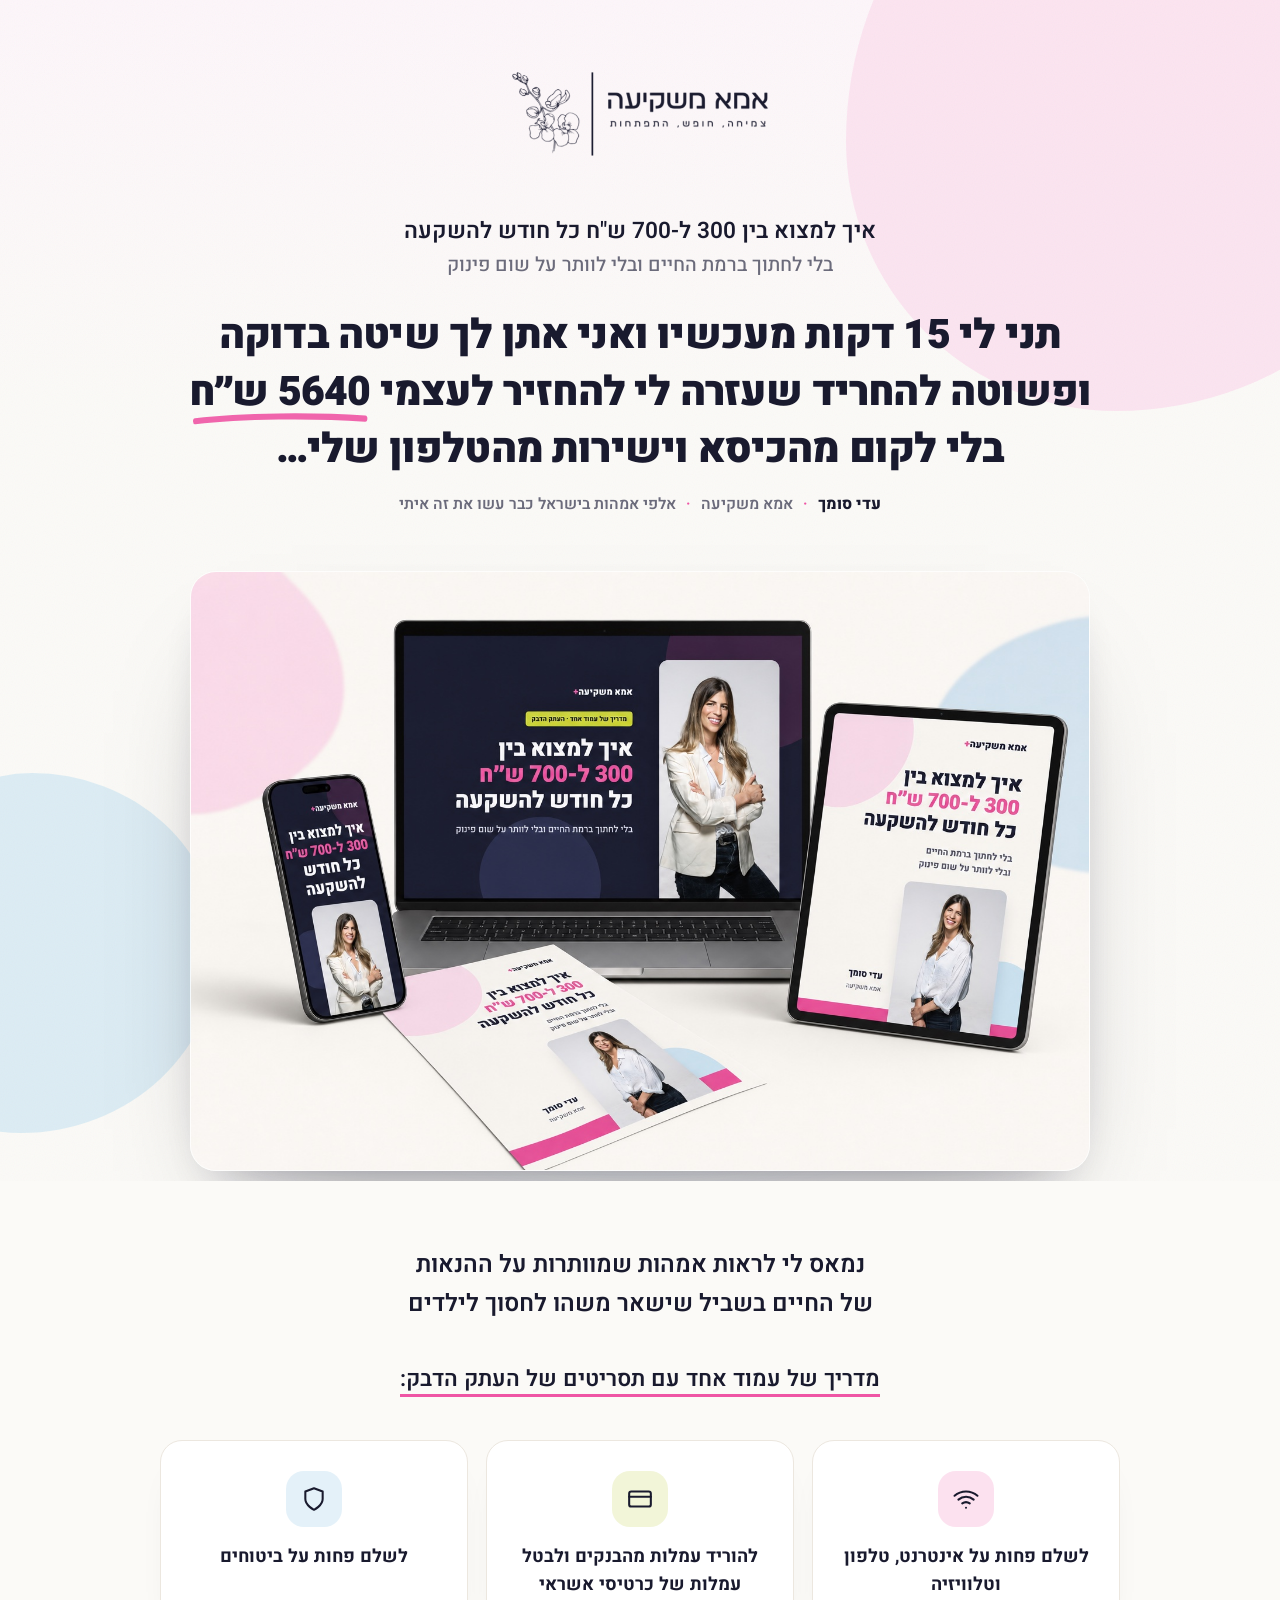
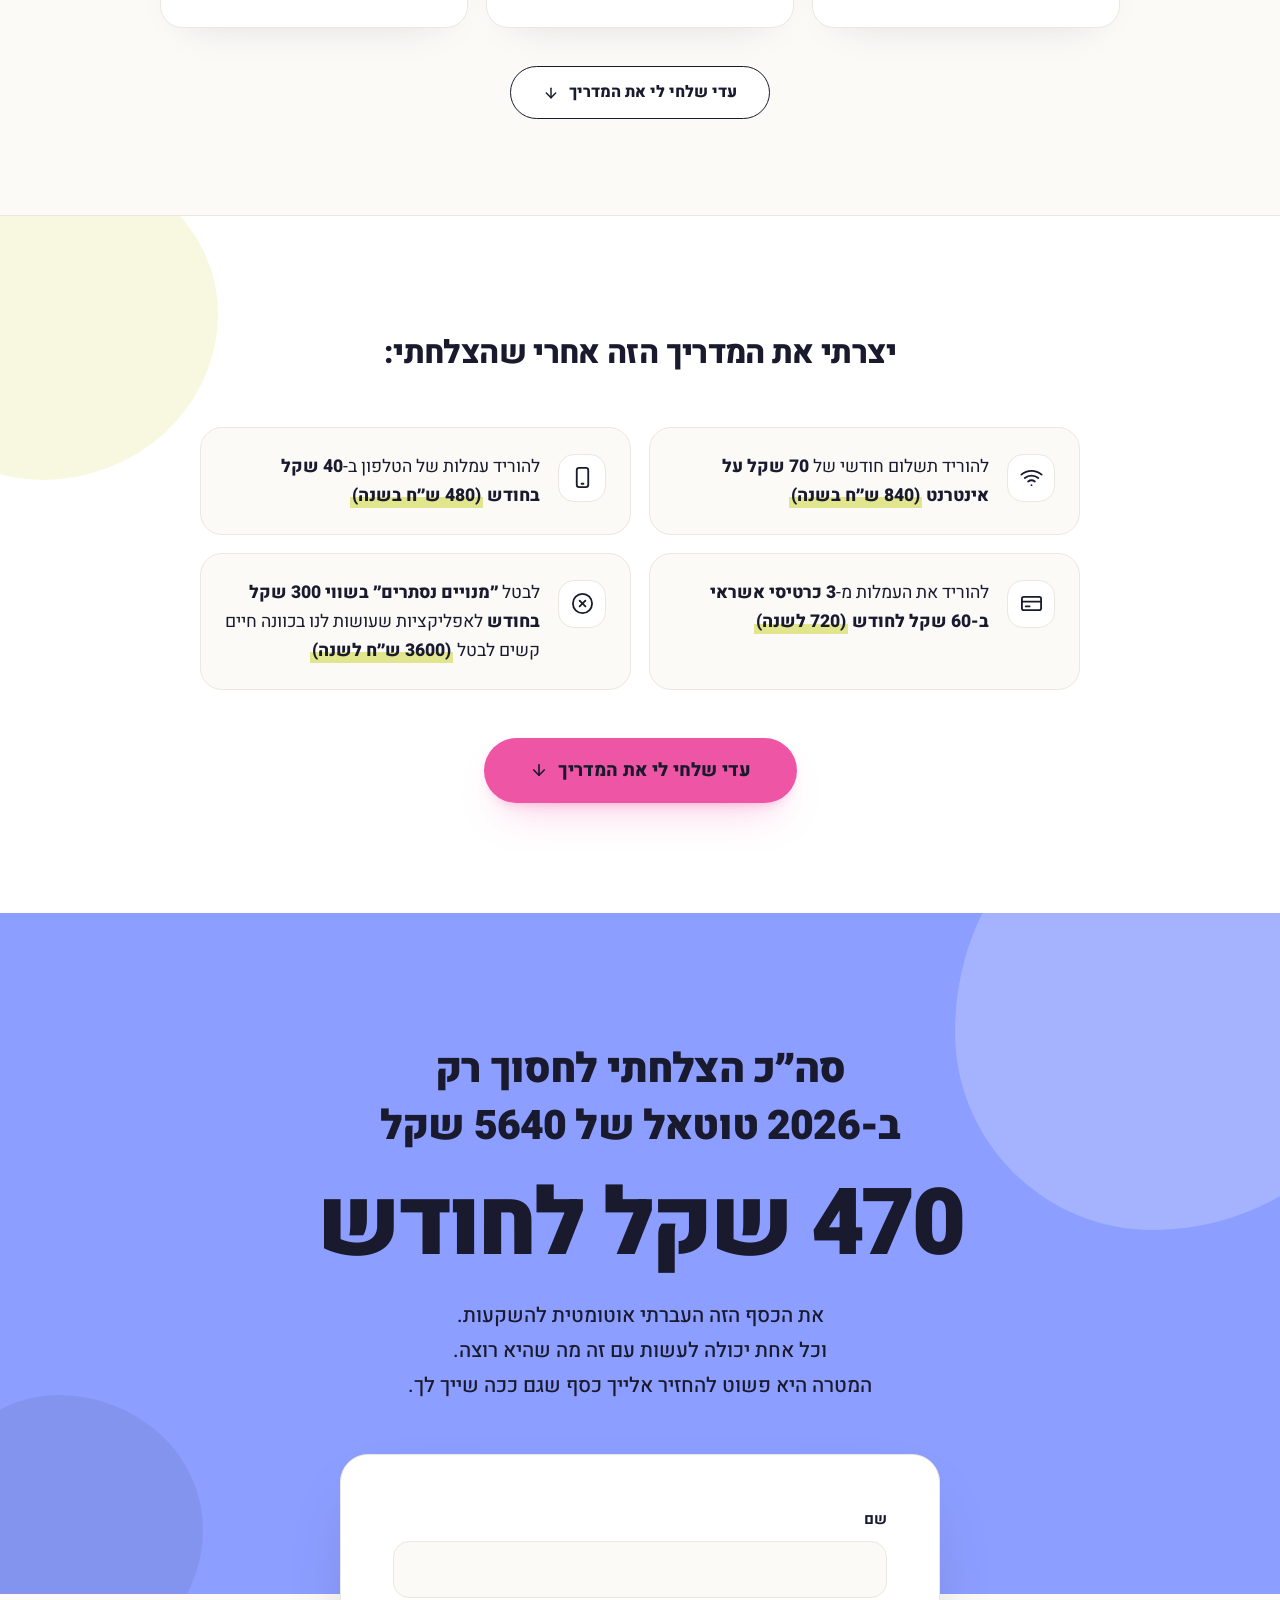
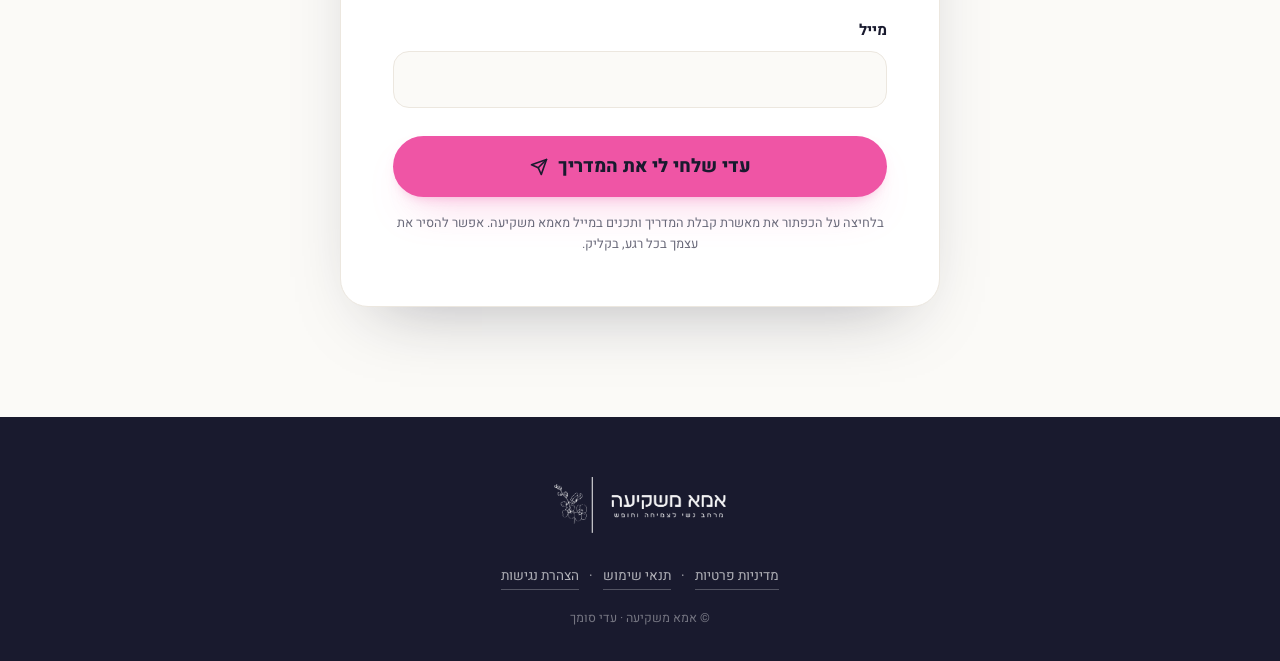
==== guide1/index.html @ e2c9f204 "דף 1: שורה שלישית בקטע ההעברה להשקעות — להחזיר אלייך כסף שגם ככה שייך לך Co-Authored-By: Claude Opus" ====
<!DOCTYPE html>
<html lang="he" dir="rtl">
<head>
<meta charset="UTF-8">
<meta name="robots" content="noindex">
<meta name="viewport" content="width=device-width, initial-scale=1">
<title>איך למצוא בין 300 ל-700 ש"ח כל חודש להשקעה | אמא משקיעה</title>
<meta name="description" content="מדריך של עמוד אחד עם תסריטים של העתק הדבק — לשלם פחות על אינטרנט, טלפון וטלוויזיה, להוריד עמלות מהבנקים ולבטל עמלות של כרטיסי אשראי.">
<link rel="icon" href="data:image/svg+xml,<svg xmlns='http://www.w3.org/2000/svg' viewBox='0 0 100 100'><circle cx='50' cy='50' r='46' fill='%23EF55A5'/></svg>">
<link href="https://fonts.googleapis.com/css2?family=Heebo:wght@400;500;600;700;800;900&display=swap" rel="stylesheet">
<style>
  :root{
    --canvas:#FBFAF7; --ink:#191A2E; --ink-soft:#6B6B7B;
    --pink:#EF55A5; --lime:#CCD537; --vista:#8C9EFF; --sky:#BEE0F2;
    --pink-soft:#FCE1EF; --line:#ECE7DF;
    --shadow-card:0 18px 40px -28px rgba(25,26,46,.18);
    --ease:cubic-bezier(.22,.9,.3,1);
  }
  *{margin:0;padding:0;box-sizing:border-box}
  html{scroll-behavior:smooth}
  body{font-family:'Heebo',sans-serif;background:var(--canvas);color:var(--ink);line-height:1.7;overflow-x:clip;-webkit-font-smoothing:antialiased}
  ::selection{background:var(--pink-soft)}
  .wrap{max-width:880px;margin:0 auto;padding:0 24px;position:relative;z-index:2}
  .num{font-variant-numeric:tabular-nums}
  a:focus-visible,button:focus-visible,input:focus-visible{outline:3px solid var(--vista);outline-offset:3px;border-radius:6px}

  /* ---------- sticky header ---------- */
  .topbar{position:fixed;inset-inline:0;top:0;z-index:50;background:rgba(251,250,247,.86);backdrop-filter:blur(14px);-webkit-backdrop-filter:blur(14px);border-bottom:1px solid var(--line);transform:translateY(-110%);transition:transform .45s var(--ease)}
  .topbar.on{transform:translateY(0)}
  .topbar-in{max-width:1080px;margin:0 auto;padding:10px 24px;display:flex;align-items:center;justify-content:space-between;gap:16px}
  .topbar img{height:30px;width:auto;display:block}
  .topbar .btn{padding:9px 22px;font-size:.92rem;box-shadow:none}

  /* ---------- buttons ---------- */
  .btn{display:inline-flex;align-items:center;justify-content:center;gap:10px;background:var(--pink);color:var(--ink);border:none;border-radius:100px;padding:17px 46px;font-family:inherit;font-weight:800;font-size:clamp(1.02rem,2vw,1.15rem);text-decoration:none;cursor:pointer;transition:transform .2s var(--ease),box-shadow .2s var(--ease),filter .2s;box-shadow:0 6px 14px -8px rgba(239,85,165,.55),0 22px 44px -20px rgba(239,85,165,.4)}
  .btn:hover{filter:brightness(.95);transform:translateY(-2px);box-shadow:0 10px 20px -8px rgba(239,85,165,.5),0 30px 55px -22px rgba(239,85,165,.45)}
  .btn:active{transform:translateY(0) scale(.985)}
  .btn svg{width:18px;height:18px;flex:none;transition:transform .2s var(--ease)}
  .btn:hover svg{transform:translateX(-4px)}
  .btn-soft{display:inline-flex;align-items:center;gap:10px;background:#fff;color:var(--ink);border:1.5px solid var(--ink);border-radius:100px;padding:12px 32px;font-family:inherit;font-weight:800;font-size:1rem;text-decoration:none;cursor:pointer;transition:transform .2s var(--ease),background .2s,color .2s}
  .btn-soft:hover{background:var(--ink);color:#fff;transform:translateY(-2px)}
  .btn-soft svg{width:16px;height:16px}

  /* ---------- blobs & texture ---------- */
  .blob{position:absolute;border-radius:48% 52% 55% 45%/55% 48% 52% 45%;z-index:0;pointer-events:none}

  /* ---------- hero ---------- */
  .hero{position:relative;padding:clamp(44px,6vw,72px) 0 0;text-align:center;overflow:hidden;background:linear-gradient(180deg,#FDF6FA 0%,var(--canvas) 34%)}
  .hero::after{content:"";position:absolute;inset:0;z-index:1;pointer-events:none;opacity:.045;background-image:url("data:image/svg+xml,%3Csvg xmlns='http://www.w3.org/2000/svg' width='140' height='140'%3E%3Cfilter id='n'%3E%3CfeTurbulence type='fractalNoise' baseFrequency='.9' numOctaves='2'/%3E%3C/filter%3E%3Crect width='140' height='140' filter='url(%23n)' opacity='1'/%3E%3C/svg%3E")}
  .blob-pink{width:min(48vw,600px);height:min(48vw,600px);background:var(--pink-soft);top:-16%;right:-13%;opacity:.85}
  .blob-sky{width:min(30vw,360px);height:min(30vw,360px);background:var(--sky);opacity:.5;bottom:4%;left:-11%}
  .hero .wrap{max-width:1040px}
  .hero-logo img{height:clamp(58px,8vw,84px);width:auto;display:inline-block}
  .pre-head{margin-top:clamp(30px,4.5vw,48px);font-weight:600;font-size:clamp(1.12rem,2.3vw,1.42rem);line-height:1.6}
  .pre-head small{display:block;font-size:.86em;font-weight:500;color:var(--ink-soft)}
  h1{font-weight:900;font-size:clamp(1.55rem,3.6vw,2.55rem);line-height:1.4;letter-spacing:-.02em;margin-top:clamp(18px,2.6vw,26px);text-wrap:balance}
  @media (max-width:760px){h1 br{display:none}}
  .mark{position:relative;display:inline-block;white-space:nowrap}
  .mark svg{position:absolute;right:2%;left:2%;bottom:-.08em;width:96%;height:.3em;overflow:visible}
  .mark svg path{fill:none;stroke:var(--pink);stroke-width:6;stroke-linecap:round;opacity:.9}

  .hero .cred{margin-top:14px;font-size:clamp(.88rem,1.6vw,.98rem);color:var(--ink-soft);font-weight:600;display:flex;align-items:center;justify-content:center;gap:10px;flex-wrap:wrap}
  .hero .cred strong{color:var(--ink);font-weight:800}
  .hero .cred .cred-u{display:inline-flex;align-items:center;gap:10px;white-space:nowrap}
  .hero .cred .cred-dot{color:var(--pink)}
  @media (max-width:600px){.hero .cred{flex-direction:column;gap:4px}.hero .cred .cred-sep{display:none}.hero .cred .cred-u{white-space:normal;justify-content:center}}
  .stage{position:relative;z-index:2;margin-top:clamp(30px,4.5vw,52px)}
  .stage::before{content:"";position:absolute;inset:8% 6% -4%;background:radial-gradient(60% 60% at 50% 55%,rgba(239,85,165,.16),rgba(190,224,242,.12) 55%,transparent 75%);filter:blur(8px);z-index:-1}
  .stage img{width:100%;max-width:900px;height:auto;border-radius:clamp(16px,2.4vw,26px);box-shadow:0 24px 50px -30px rgba(25,26,46,.35),0 60px 120px -60px rgba(25,26,46,.4);border:1px solid rgba(255,255,255,.7)}

  .wave{display:block;width:100%;height:clamp(40px,6vw,80px);margin-top:-1px}

  /* ---------- inside ---------- */
  .inside{padding:clamp(8px,2vw,20px) 0 clamp(56px,8vw,96px);text-align:center;background:var(--canvas)}
  .bridge{padding:clamp(40px,6vw,64px) 0 clamp(8px,1.5vw,16px);text-align:center}
  .bridge-line{max-width:680px;margin:0 auto;font-weight:600;font-size:clamp(1.15rem,2.4vw,1.5rem);line-height:1.65;text-wrap:balance}
  .inside-lead{font-size:clamp(1.12rem,2.2vw,1.4rem);font-weight:600;text-decoration:underline;text-decoration-color:var(--pink);text-decoration-thickness:2.5px;text-underline-offset:8px}
  .inside-items{margin:clamp(28px,4vw,42px) auto 0;max-width:960px;display:grid;grid-template-columns:repeat(3,1fr);gap:18px;text-align:center}
  @media (max-width:820px){.inside-items{grid-template-columns:1fr;max-width:520px}}
  .inside-item{background:#fff;border:1px solid var(--line);border-radius:22px;padding:30px 26px 28px;font-weight:700;font-size:clamp(1.02rem,1.9vw,1.13rem);line-height:1.55;box-shadow:var(--shadow-card);display:flex;flex-direction:column;align-items:center;gap:16px}
  .icon-pill{width:56px;height:56px;border-radius:18px;display:grid;place-items:center;background:var(--pink-soft)}
  .inside-item:nth-child(2) .icon-pill{background:#F2F5D8}
  .inside-item:nth-child(3) .icon-pill{background:#E4F1F9}
  .icon-pill svg{width:26px;height:26px;stroke:var(--ink);stroke-width:1.9;fill:none;stroke-linecap:round;stroke-linejoin:round}
  .inside .cta-line{margin-top:clamp(28px,4vw,38px)}

  /* ---------- results ---------- */
  .results{background:#fff;border-top:1px solid var(--line);padding:clamp(64px,9vw,110px) 0;position:relative;overflow:hidden}
  .results .blob-lime{width:min(26vw,320px);height:min(26vw,320px);background:var(--lime);opacity:.16;top:-8%;left:-8%}
  .results h2{font-weight:800;font-size:clamp(1.45rem,3vw,2rem);letter-spacing:-.02em;text-align:center;text-wrap:balance}
  .result-grid{margin:clamp(30px,4.5vw,46px) auto 0;max-width:880px;display:grid;grid-template-columns:1fr 1fr;gap:18px;list-style:none}
  @media (max-width:720px){.result-grid{grid-template-columns:1fr;max-width:540px}}
  .result-grid li{display:flex;gap:18px;align-items:flex-start;background:var(--canvas);border:1px solid var(--line);border-radius:22px;padding:24px;font-size:clamp(1rem,1.9vw,1.1rem);line-height:1.65}
  .r-icon{flex:none;width:48px;height:48px;border-radius:16px;background:#fff;border:1px solid var(--line);display:grid;place-items:center;margin-top:2px}
  .r-icon svg{width:23px;height:23px;stroke:var(--ink);stroke-width:1.9;fill:none;stroke-linecap:round;stroke-linejoin:round}
  .result-grid b{font-weight:800}
  .save{font-weight:800;background:linear-gradient(transparent 58%,rgba(204,213,55,.55) 58%);padding:0 2px;white-space:nowrap}
  .results .cta-line{text-align:center;margin-top:clamp(34px,5vw,48px)}

  /* ---------- total ---------- */
  .total{background:var(--vista);padding:clamp(72px,10vw,130px) 0 clamp(120px,15vw,190px);text-align:center;position:relative;overflow:hidden}
  .total .blob-w1{width:min(36vw,440px);height:min(36vw,440px);background:rgba(255,255,255,.22);top:-18%;right:-9%}
  .total .blob-w2{width:min(24vw,280px);height:min(24vw,280px);background:rgba(25,26,46,.08);bottom:-12%;left:-6%}
  .total-lead{font-weight:900;font-size:clamp(1.55rem,3.6vw,2.55rem);line-height:1.4;letter-spacing:-.02em;text-wrap:balance}
  .total-big{font-weight:900;font-size:clamp(3.1rem,9vw,5.8rem);letter-spacing:-.035em;line-height:1.08;margin:clamp(10px,2vw,20px) 0}
  .total-after{font-size:clamp(1.02rem,2vw,1.28rem);font-weight:500;max-width:560px;margin:clamp(16px,2.6vw,24px) auto 0}

  /* ---------- form ---------- */
  .signup{padding:0 0 clamp(64px,9vw,110px);background:var(--canvas)}
  .form-card{max-width:600px;margin:calc(-1*clamp(80px,11vw,140px)) auto 0;background:#fff;border:1px solid var(--line);border-radius:28px;padding:clamp(30px,5vw,52px);box-shadow:0 30px 70px -35px rgba(25,26,46,.35);text-align:center;position:relative;z-index:3}
  .form-card label{display:block;text-align:right;font-weight:700;font-size:.95rem;margin:20px 0 8px}
  .form-card label:first-of-type{margin-top:0}
  .form-card input{width:100%;padding:15px 18px;border:1.5px solid var(--line);border-radius:16px;font-family:inherit;font-size:1.05rem;background:var(--canvas);color:var(--ink);transition:border-color .15s,box-shadow .15s}
  .form-card input:hover{border-color:#D9D2C6}
  .form-card input:focus{outline:none;border-color:var(--pink);box-shadow:0 0 0 4px var(--pink-soft)}
  .form-card .btn{width:100%;margin-top:28px}
  .consent{margin-top:16px;font-size:.8rem;color:var(--ink-soft);line-height:1.6}

  /* ---------- footer ---------- */
  footer{background:var(--ink);color:#fff;padding:clamp(40px,6vw,60px) 0 32px;text-align:center}
  footer img{height:56px;width:auto;opacity:.95}
  .foot-links{margin-top:22px;font-size:.85rem;color:rgba(255,255,255,.66);display:flex;gap:10px;justify-content:center;flex-wrap:wrap}
  .foot-links a{color:rgba(255,255,255,.66);text-decoration:none;border-bottom:1px solid rgba(255,255,255,.25);padding-bottom:1px;transition:color .15s,border-color .15s}
  .foot-links a:hover{color:#fff;border-color:#fff}
  .foot-copy{margin-top:18px;font-size:.78rem;color:rgba(255,255,255,.4)}

  /* ---------- motion ---------- */
  .rv{opacity:0;transform:translateY(22px);transition:opacity .8s var(--ease),transform .8s var(--ease)}
  .rv.on{opacity:1;transform:none}
  @media (prefers-reduced-motion:no-preference){
    .hero-logo,.pre-head,h1,.hero .cred,.stage{animation:rise .9s var(--ease) both}
    .pre-head{animation-delay:.12s}h1{animation-delay:.22s}.hero .cred{animation-delay:.3s}.stage{animation-delay:.38s}
    .mark svg path{stroke-dasharray:230;stroke-dashoffset:230;animation:draw 1s var(--ease) 1s forwards}
  }
  @media (prefers-reduced-motion:reduce){.rv{opacity:1;transform:none;transition:none}}
  @keyframes rise{from{opacity:0;transform:translateY(26px)}to{opacity:1;transform:none}}
  @keyframes draw{to{stroke-dashoffset:0}}
</style>
</head>
<body>

<div class="topbar" id="topbar">
  <div class="topbar-in">
    <img src="assets/logo-ink.png" alt="אמא משקיעה">
    <a class="btn" href="#form">עדי שלחי לי את המדריך</a>
  </div>
</div>

<header class="hero">
  <div class="blob blob-pink" aria-hidden="true"></div>
  <div class="blob blob-sky" aria-hidden="true"></div>
  <div class="wrap">
    <div class="hero-logo"><img src="assets/logo-ink.png" alt="אמא משקיעה — צמיחה, חופש, התפתחות"></div>
    <p class="pre-head">איך למצוא בין 300 ל-700 ש"ח כל חודש להשקעה
    <small>בלי לחתוך ברמת החיים ובלי לוותר על שום פינוק</small></p>
    <h1>תני לי 15 דקות מעכשיו ואני אתן לך שיטה בדוקה<br>
    ופשוטה להחריד שעזרה לי להחזיר לעצמי <span class="mark num">5640 ש׳׳ח<svg viewBox="0 0 230 12" aria-hidden="true" preserveAspectRatio="none"><path d="M3 9C64 3.5 160 3 227 6.5"/></svg></span><br>
    בלי לקום מהכיסא וישירות מהטלפון שלי…</h1>
    <p class="cred rv-none"><span class="cred-u"><strong>עדי סומך</strong><span class="cred-dot" aria-hidden="true">·</span>אמא משקיעה</span><span class="cred-dot cred-sep" aria-hidden="true">·</span><span class="cred-u">אלפי אמהות בישראל כבר עשו את זה איתי</span></p>
    <div class="stage">
      <img src="mockup-hero.jpg" alt="המדריך של עדי סומך — איך למצוא בין 300 ל-700 ש״ח כל חודש להשקעה — על מסך מחשב, טאבלט, טלפון ודף מודפס" width="1536" height="1024">
    </div>
  </div>
</header>

<section class="bridge">
  <div class="wrap">
    <p class="bridge-line rv">נמאס לי לראות אמהות שמוותרות על ההנאות של החיים בשביל שישאר משהו לחסוך לילדים</p>
  </div>
</section>

<section class="inside">
  <div class="wrap" style="max-width:1040px">
    <p class="inside-lead rv">מדריך של עמוד אחד עם תסריטים של העתק הדבק:</p>
    <div class="inside-items">
      <div class="inside-item rv">
        <span class="icon-pill" aria-hidden="true"><svg viewBox="0 0 24 24"><path d="M5 12.55a11 11 0 0 1 14.08 0"/><path d="M1.42 9a16 16 0 0 1 21.16 0"/><path d="M8.53 16.11a6 6 0 0 1 6.95 0"/><line x1="12" y1="20" x2="12.01" y2="20"/></svg></span>
        לשלם פחות על אינטרנט, טלפון וטלוויזיה
      </div>
      <div class="inside-item rv" style="transition-delay:.1s">
        <span class="icon-pill" aria-hidden="true"><svg viewBox="0 0 24 24"><rect x="2" y="5" width="20" height="14" rx="2"/><line x1="2" y1="10" x2="22" y2="10"/></svg></span>
        להוריד עמלות מהבנקים ולבטל עמלות של כרטיסי אשראי
      </div>
      <div class="inside-item rv" style="transition-delay:.2s">
        <span class="icon-pill" aria-hidden="true"><svg viewBox="0 0 24 24"><path d="M12 22s8-4 8-10V5l-8-3-8 3v7c0 6 8 10 8 10z"/></svg></span>
        לשלם פחות על ביטוחים
      </div>
    </div>
    <div class="cta-line rv">
      <a class="btn-soft" href="#form">עדי שלחי לי את המדריך<svg viewBox="0 0 24 24" fill="none" stroke="currentColor" stroke-width="2.2" stroke-linecap="round" stroke-linejoin="round" aria-hidden="true"><path d="M12 5v14"/><path d="m19 12-7 7-7-7"/></svg></a>
    </div>
  </div>
</section>

<section class="results">
  <div class="blob blob-lime" aria-hidden="true"></div>
  <div class="wrap" style="max-width:1000px">
    <h2 class="rv">יצרתי את המדריך הזה אחרי שהצלחתי:</h2>
    <ul class="result-grid">
      <li class="rv"><span class="r-icon" aria-hidden="true"><svg viewBox="0 0 24 24"><path d="M5 12.55a11 11 0 0 1 14.08 0"/><path d="M1.42 9a16 16 0 0 1 21.16 0"/><path d="M8.53 16.11a6 6 0 0 1 6.95 0"/><line x1="12" y1="20" x2="12.01" y2="20"/></svg></span><span>להוריד תשלום חודשי של <b>70 שקל על אינטרנט</b> <span class="save num">(840 ש׳׳ח בשנה)</span></span></li>
      <li class="rv" style="transition-delay:.08s"><span class="r-icon" aria-hidden="true"><svg viewBox="0 0 24 24"><rect x="6" y="2" width="12" height="20" rx="2.5"/><line x1="11" y1="18.5" x2="13" y2="18.5"/></svg></span><span>להוריד עמלות של הטלפון ב-<b>40 שקל בחודש</b> <span class="save num">(480 ש׳׳ח בשנה)</span></span></li>
      <li class="rv" style="transition-delay:.16s"><span class="r-icon" aria-hidden="true"><svg viewBox="0 0 24 24"><rect x="2" y="5" width="20" height="14" rx="2"/><line x1="2" y1="10" x2="22" y2="10"/><line x1="6" y1="15" x2="10" y2="15"/></svg></span><span>להוריד את העמלות מ-<b>3 כרטיסי אשראי ב-60 שקל לחודש</b> <span class="save num">(720 לשנה)</span></span></li>
      <li class="rv" style="transition-delay:.24s"><span class="r-icon" aria-hidden="true"><svg viewBox="0 0 24 24"><circle cx="12" cy="12" r="10"/><line x1="15" y1="9" x2="9" y2="15"/><line x1="9" y1="9" x2="15" y2="15"/></svg></span><span>לבטל <b>״מנויים נסתרים״ בשווי 300 שקל בחודש</b> לאפליקציות שעושות לנו בכוונה חיים קשים לבטל <span class="save num">(3600 ש׳׳ח לשנה)</span></span></li>
    </ul>
    <div class="cta-line rv"><a class="btn" href="#form">עדי שלחי לי את המדריך<svg viewBox="0 0 24 24" fill="none" stroke="currentColor" stroke-width="2.2" stroke-linecap="round" stroke-linejoin="round" aria-hidden="true"><path d="M12 5v14"/><path d="m19 12-7 7-7-7"/></svg></a></div>
  </div>
</section>

<section class="total">
  <div class="blob blob-w1" aria-hidden="true"></div>
  <div class="blob blob-w2" aria-hidden="true"></div>
  <div class="wrap">
    <p class="total-lead rv">סה׳׳כ הצלחתי לחסוך רק ב-2026 טוטאל של 5640 שקל</p>
    <p class="total-big num rv" style="transition-delay:.1s">470 שקל לחודש</p>
    <p class="total-after rv" style="transition-delay:.2s">את הכסף הזה העברתי אוטומטית להשקעות.<br>וכל אחת יכולה לעשות עם זה מה שהיא רוצה.<br>המטרה היא פשוט להחזיר אלייך כסף שגם ככה שייך לך.</p>
  </div>
</section>

<section class="signup" id="form">
  <div class="wrap">
    <form class="form-card" id="leadform">
      <label for="fname">שם</label>
      <input id="fname" name="name" type="text" autocomplete="given-name" required>
      <label for="femail">מייל</label>
      <input id="femail" name="email" type="email" autocomplete="email" required>
      <button class="btn" type="submit">עדי שלחי לי את המדריך<svg viewBox="0 0 24 24" fill="none" stroke="currentColor" stroke-width="2.2" stroke-linecap="round" stroke-linejoin="round" aria-hidden="true"><path d="m22 2-7 20-4-9-9-4Z"/><path d="M22 2 11 13"/></svg></button>
      <p class="consent">בלחיצה על הכפתור את מאשרת קבלת המדריך ותכנים במייל מאמא משקיעה. אפשר להסיר את עצמך בכל רגע, בקליק.</p>
    </form>
  </div>
</section>

<footer>
  <div class="wrap">
    <img src="assets/logo-white.png" alt="אמא משקיעה — מרחב נשי לצמיחה וחופש">
    <nav class="foot-links" aria-label="קישורים משפטיים">
      <a href="#">מדיניות פרטיות</a><span aria-hidden="true">·</span>
      <a href="#">תנאי שימוש</a><span aria-hidden="true">·</span>
      <a href="#">הצהרת נגישות</a>
    </nav>
    <p class="foot-copy">© אמא משקיעה · עדי סומך</p>
  </div>
</footer>

<script>
  const topbar = document.getElementById('topbar');
  const hero = document.querySelector('.hero');
  addEventListener('scroll', () => {
    topbar.classList.toggle('on', scrollY > hero.offsetHeight * .55);
  }, {passive:true});

  const io = new IntersectionObserver(es => es.forEach(e => {
    if (e.isIntersecting){ e.target.classList.add('on'); io.unobserve(e.target); }
  }), {threshold:.18, rootMargin:'0px 0px -40px'});
  document.querySelectorAll('.rv').forEach(el => io.observe(el));

  document.getElementById('leadform').addEventListener('submit', e => {
    e.preventDefault();
    const b = e.target.querySelector('.btn');
    b.textContent = 'המדריך בדרך אלייך 🎉';
  });
</script>
</body>
</html>
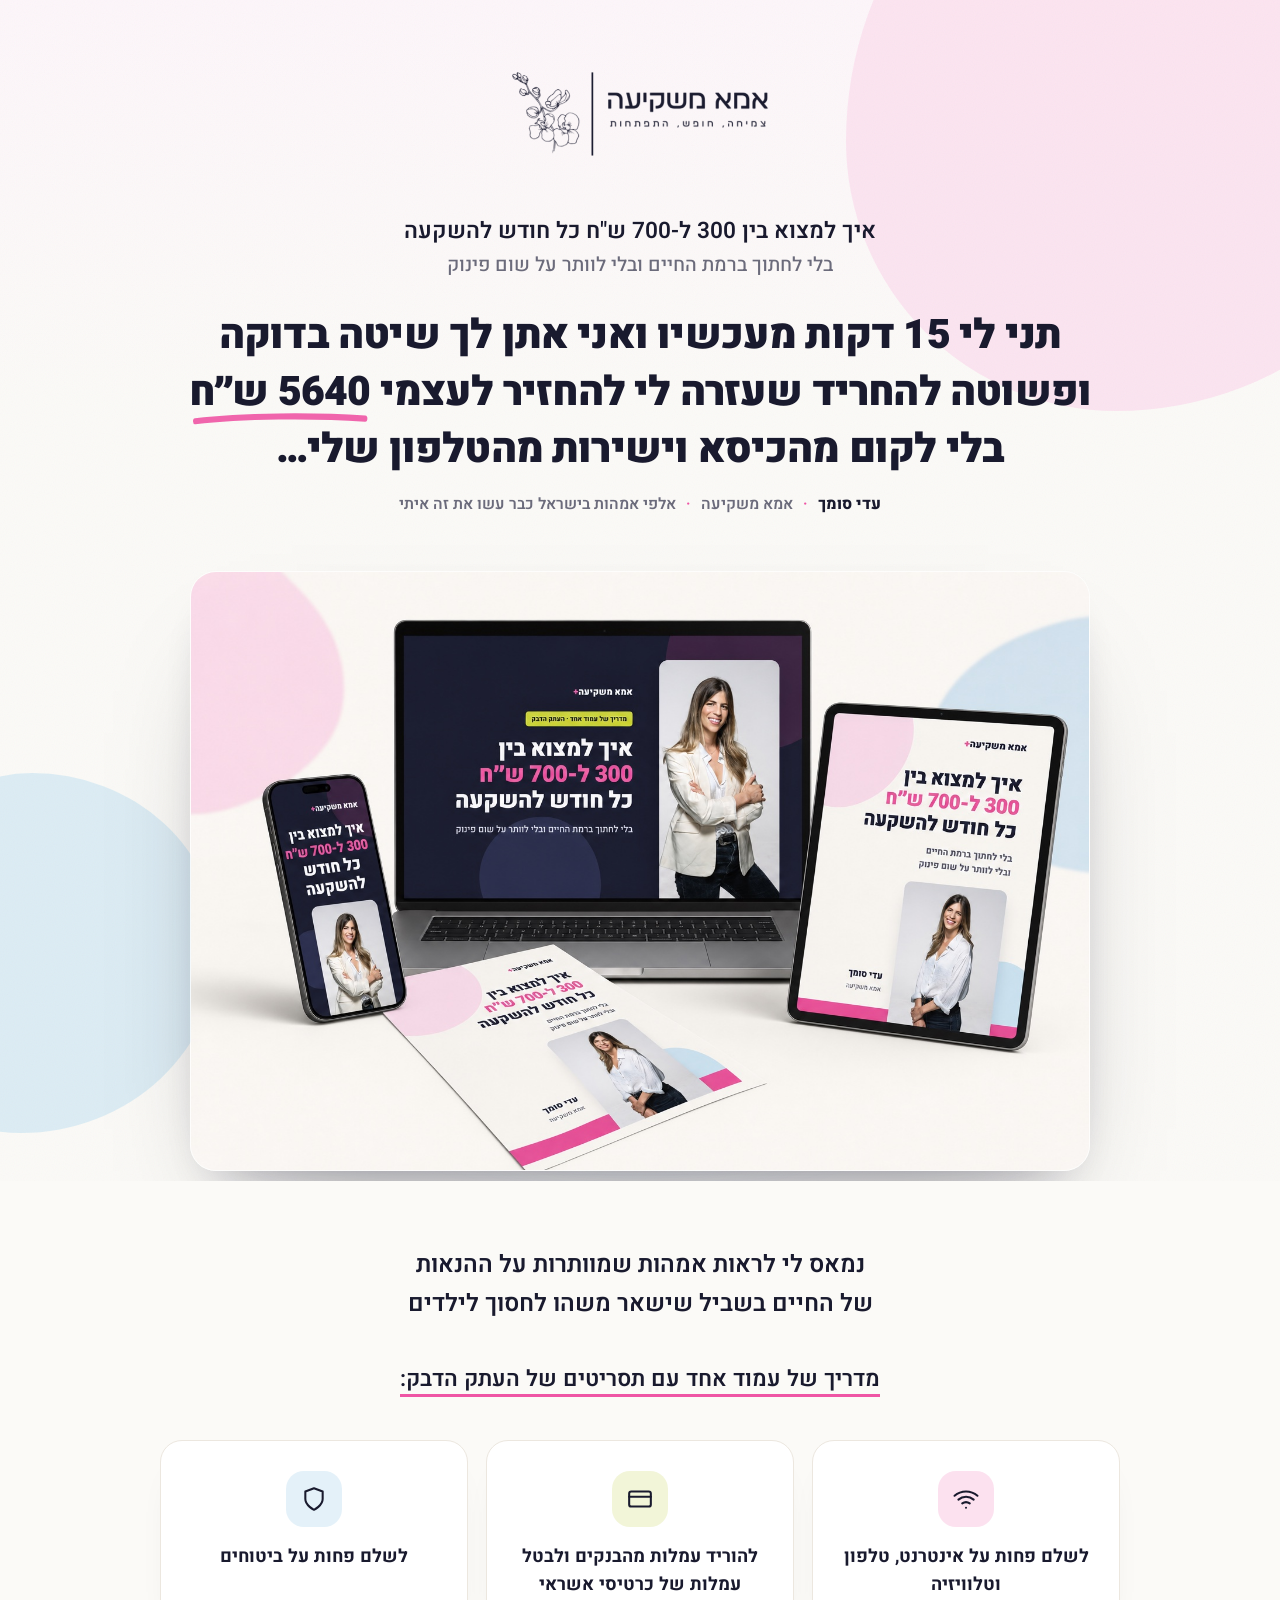
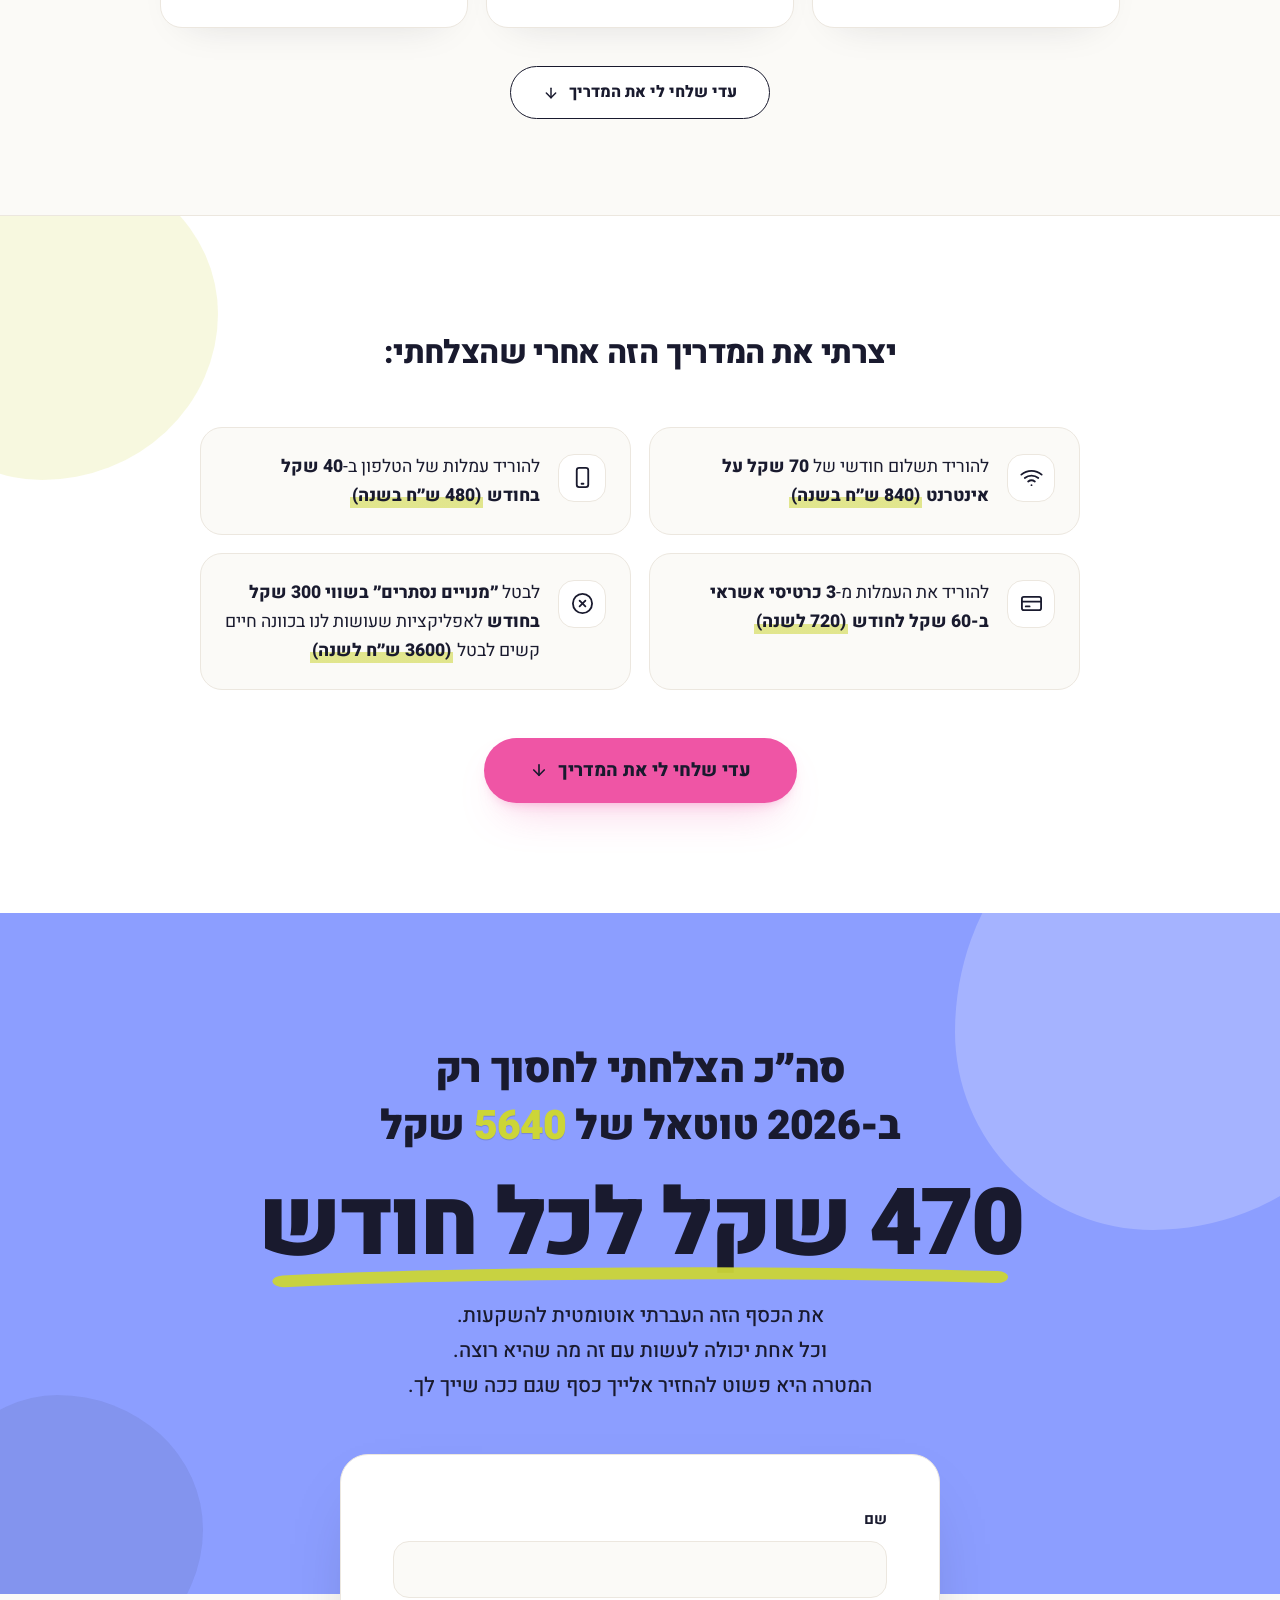
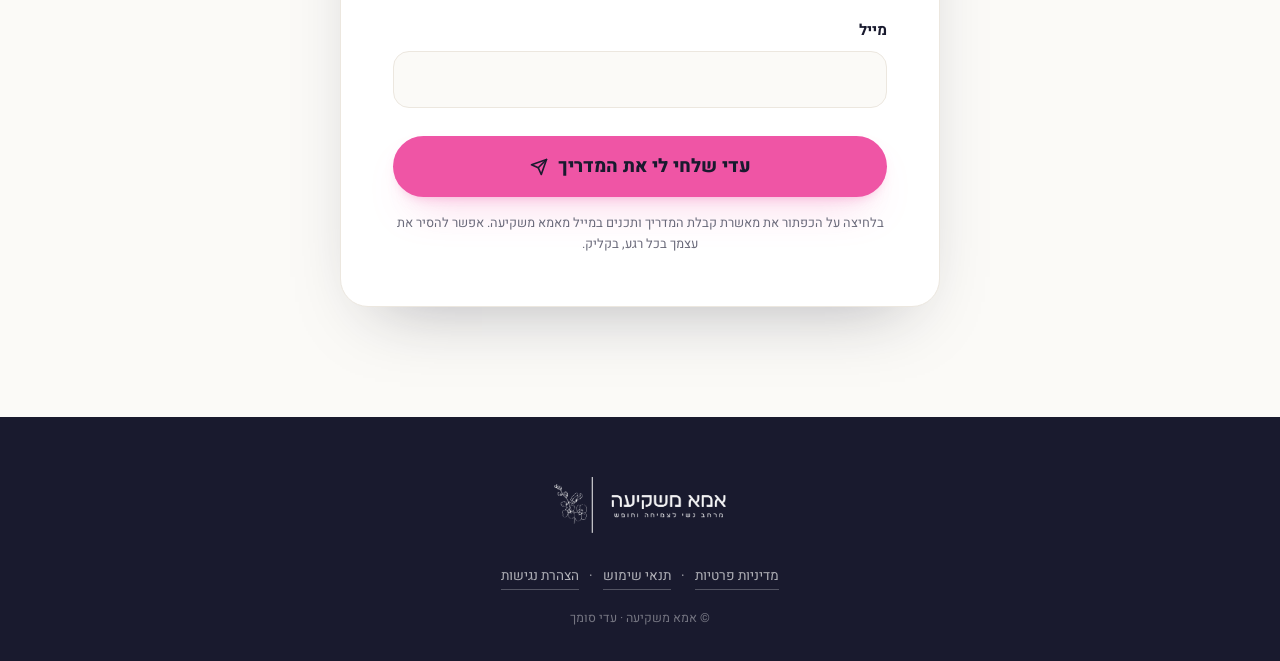
==== commit 47abc97d: "דף 1: '470 שקל לכל חודש' עם קו ליים מתחת + הדגשת 5640 בליים Co-Authored-By: Claude Opus 5 (1M contex" ====
--- a/guide1/index.html
+++ b/guide1/index.html
@@ -103,6 +103,11 @@
   .total .blob-w2{width:min(24vw,280px);height:min(24vw,280px);background:rgba(25,26,46,.08);bottom:-12%;left:-6%}
   .total-lead{font-weight:900;font-size:clamp(1.55rem,3.6vw,2.55rem);line-height:1.4;letter-spacing:-.02em;text-wrap:balance}
   .total-big{font-weight:900;font-size:clamp(3.1rem,9vw,5.8rem);letter-spacing:-.035em;line-height:1.08;margin:clamp(10px,2vw,20px) 0}
+  @media (max-width:520px){.total-big{font-size:clamp(1.9rem,9.2vw,2.6rem)}}
+  .total-hl{color:var(--lime);text-shadow:0 1px 0 rgba(25,26,46,.18)}
+  .total-mark{position:relative;display:inline-block;white-space:nowrap}
+  .total-mark svg{position:absolute;right:2%;left:2%;bottom:-.12em;width:96%;height:.22em;overflow:visible}
+  .total-mark svg path{fill:none;stroke:var(--lime);stroke-width:7;stroke-linecap:round;opacity:.95}
   .total-after{font-size:clamp(1.02rem,2vw,1.28rem);font-weight:500;max-width:560px;margin:clamp(16px,2.6vw,24px) auto 0}
 
   /* ---------- form ---------- */
@@ -210,8 +215,8 @@
   <div class="blob blob-w1" aria-hidden="true"></div>
   <div class="blob blob-w2" aria-hidden="true"></div>
   <div class="wrap">
-    <p class="total-lead rv">סה׳׳כ הצלחתי לחסוך רק ב-2026 טוטאל של 5640 שקל</p>
-    <p class="total-big num rv" style="transition-delay:.1s">470 שקל לחודש</p>
+    <p class="total-lead rv">סה׳׳כ הצלחתי לחסוך רק ב-2026 טוטאל של <span class="total-hl num">5640</span> שקל</p>
+    <p class="total-big num rv" style="transition-delay:.1s"><span class="total-mark">470 שקל לכל חודש<svg viewBox="0 0 230 12" aria-hidden="true" preserveAspectRatio="none"><path d="M3 9C64 3.5 160 3 227 6.5"/></svg></span></p>
     <p class="total-after rv" style="transition-delay:.2s">את הכסף הזה העברתי אוטומטית להשקעות.<br>וכל אחת יכולה לעשות עם זה מה שהיא רוצה.<br>המטרה היא פשוט להחזיר אלייך כסף שגם ככה שייך לך.</p>
   </div>
 </section>
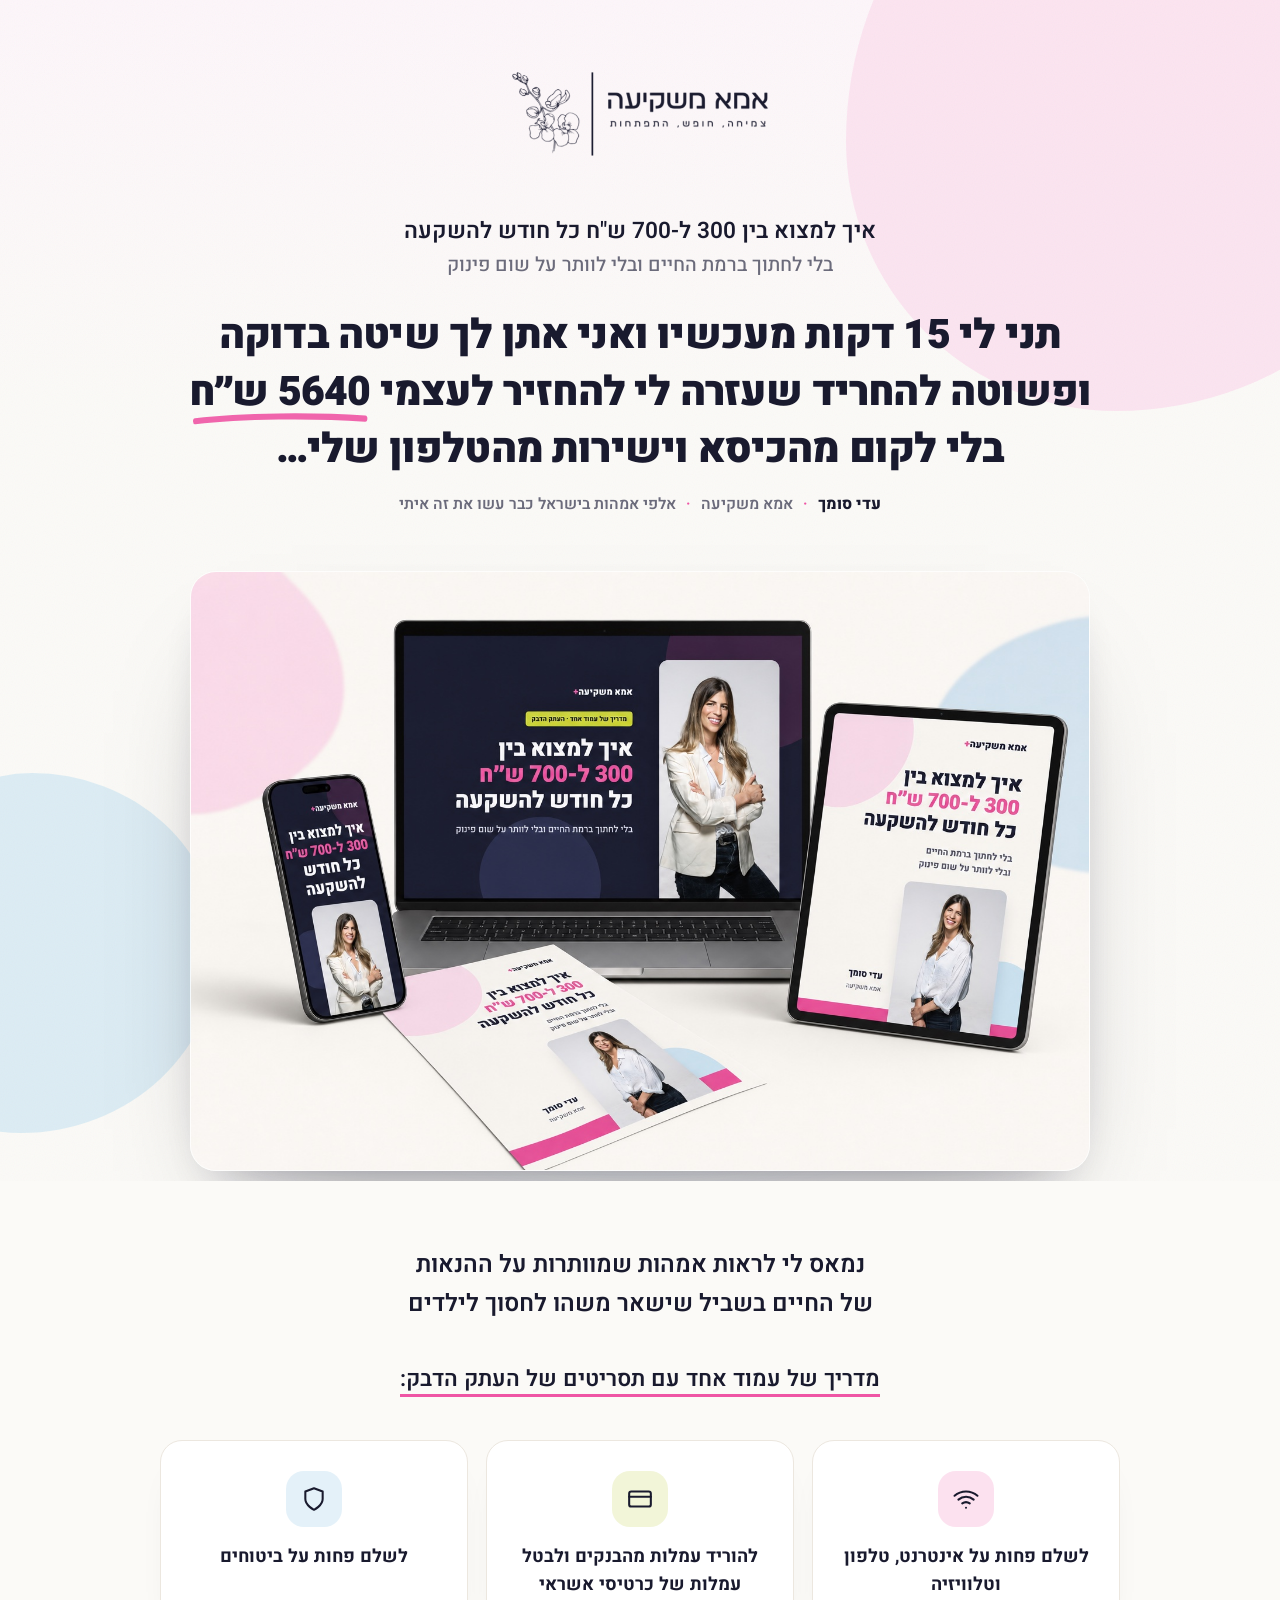
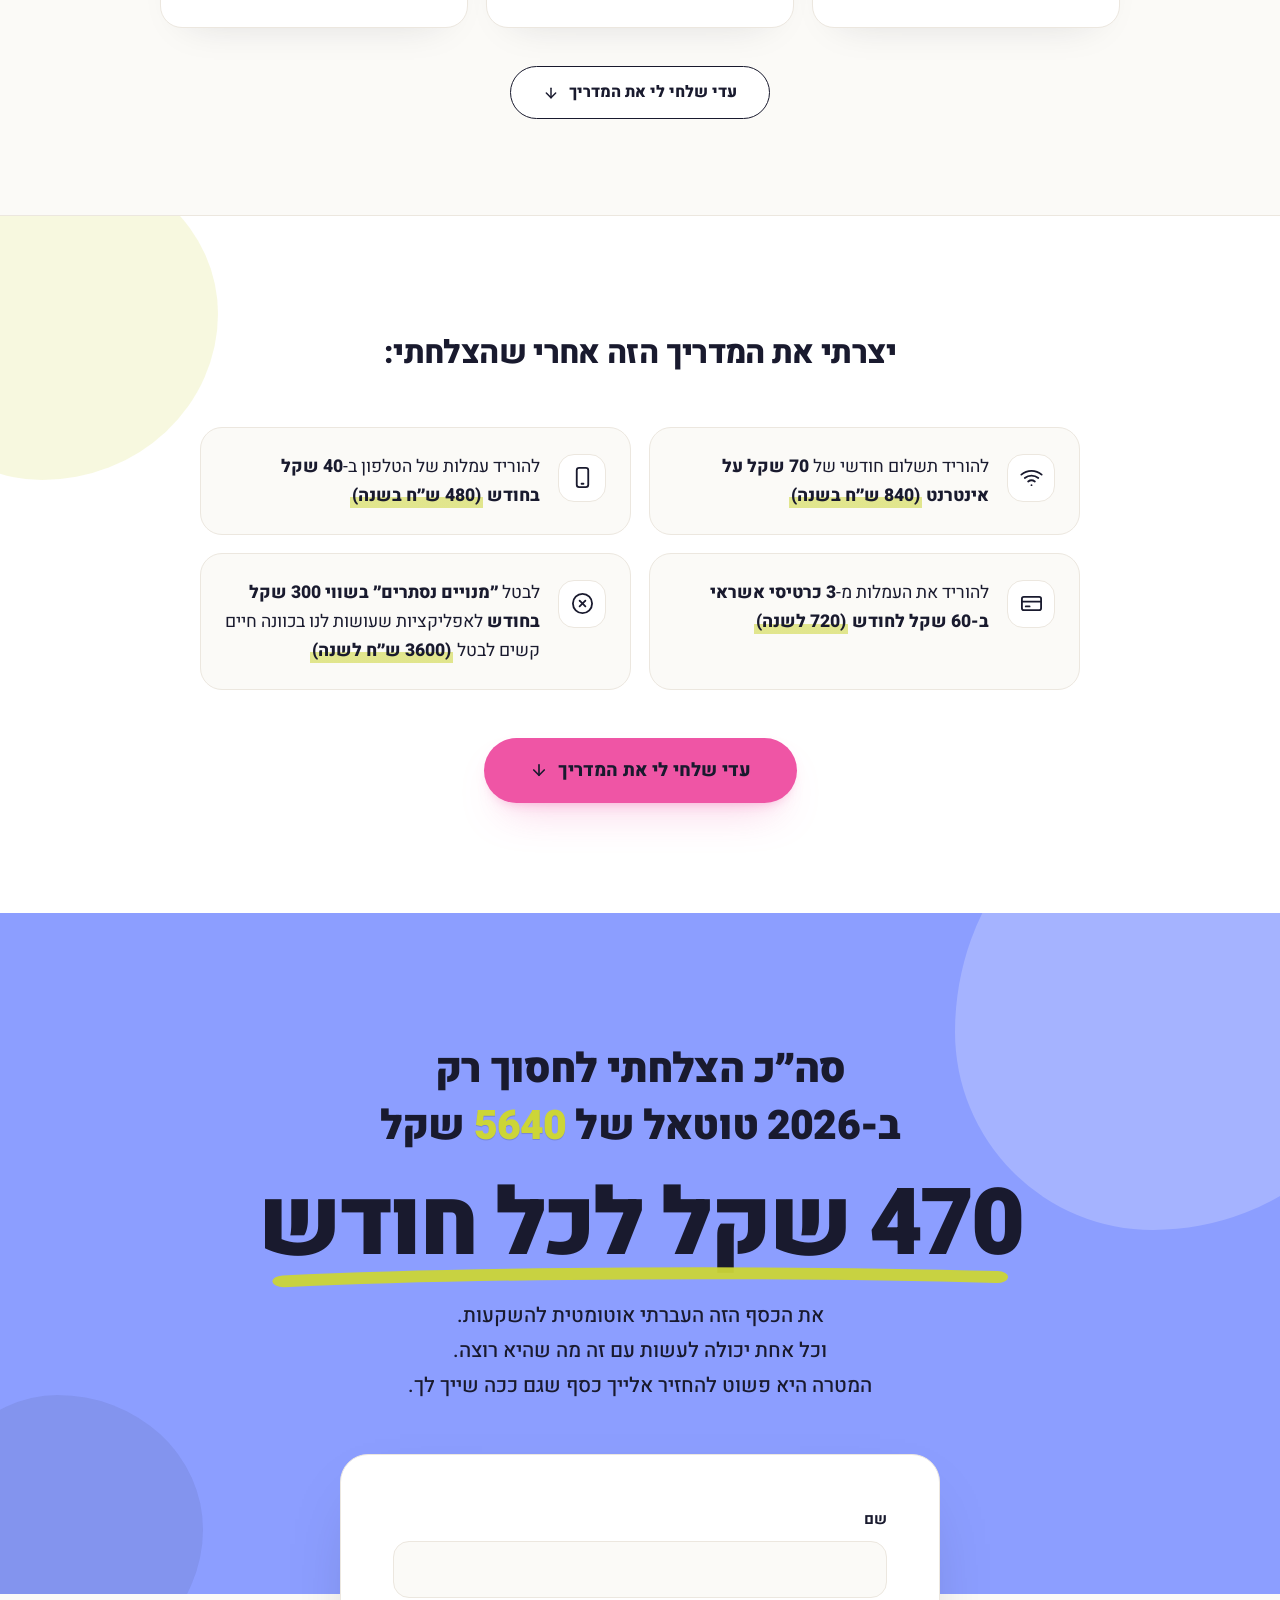
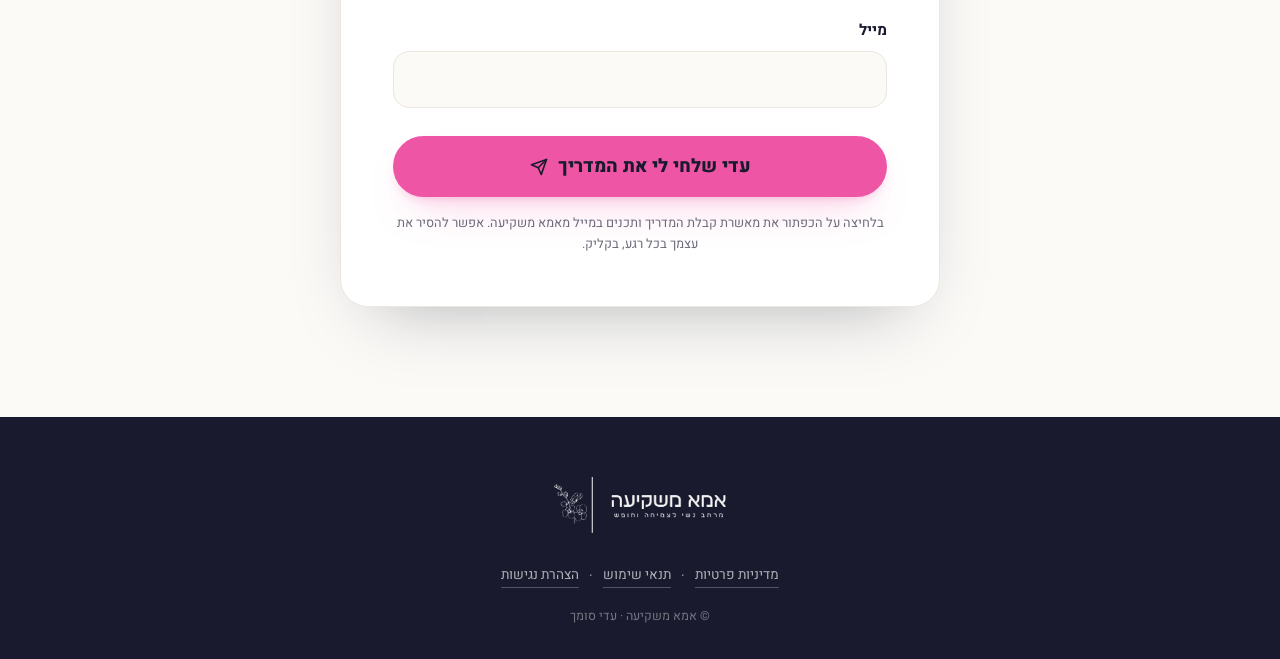
==== commit b7d2d9f7: "guide1 באוויר: טופס מחובר, פיקסל, דף תודה וקישורים משפטיים הטופס עד עכשיו רק שינה את הכיתוב על הכפתו" ====
--- a/guide1/index.html
+++ b/guide1/index.html
@@ -2,7 +2,6 @@
 <html lang="he" dir="rtl">
 <head>
 <meta charset="UTF-8">
-<meta name="robots" content="noindex">
 <meta name="viewport" content="width=device-width, initial-scale=1">
 <title>איך למצוא בין 300 ל-700 ש"ח כל חודש להשקעה | אמא משקיעה</title>
 <meta name="description" content="מדריך של עמוד אחד עם תסריטים של העתק הדבק — לשלם פחות על אינטרנט, טלפון וטלוויזיה, להוריד עמלות מהבנקים ולבטל עמלות של כרטיסי אשראי.">
@@ -121,6 +120,18 @@
   .form-card .btn{width:100%;margin-top:28px}
   .consent{margin-top:16px;font-size:.8rem;color:var(--ink-soft);line-height:1.6}
 
+  .form-err{margin-top:14px;font-size:.92rem;font-weight:700;color:#B4245F;display:none}
+  .foot-links button{background:none;border:none;font-family:inherit;font-size:.85rem;color:rgba(255,255,255,.66);border-bottom:1px solid rgba(255,255,255,.25);padding:0 0 1px;cursor:pointer;transition:color .15s,border-color .15s}
+  .foot-links button:hover{color:#fff;border-color:#fff}
+
+  /* ---------- legal dialogs ---------- */
+  dialog{border:none;border-radius:24px;padding:0;max-width:560px;width:calc(100% - 40px);box-shadow:0 40px 90px -40px rgba(25,26,46,.5)}
+  dialog::backdrop{background:rgba(25,26,46,.45)}
+  .dlg{padding:clamp(24px,4vw,34px);text-align:right;font-size:.96rem;line-height:1.75}
+  .dlg h3{font-weight:800;font-size:1.2rem;margin-bottom:12px}
+  .dlg p + p{margin-top:10px}
+  .dlg .dlg-close{margin-top:20px;background:var(--ink);color:#fff;border:none;border-radius:100px;padding:11px 28px;font-family:inherit;font-weight:800;font-size:.95rem;cursor:pointer}
+
   /* ---------- footer ---------- */
   footer{background:var(--ink);color:#fff;padding:clamp(40px,6vw,60px) 0 32px;text-align:center}
   footer img{height:56px;width:auto;opacity:.95}
@@ -141,6 +152,18 @@
   @keyframes rise{from{opacity:0;transform:translateY(26px)}to{opacity:1;transform:none}}
   @keyframes draw{to{stroke-dashoffset:0}}
 </style>
+<!-- Meta Pixel -->
+<script>
+!function(f,b,e,v,n,t,s){if(f.fbq)return;n=f.fbq=function(){n.callMethod?
+n.callMethod.apply(n,arguments):n.queue.push(arguments)};if(!f._fbq)f._fbq=n;
+n.push=n;n.loaded=!0;n.version='2.0';n.queue=[];t=b.createElement(e);t.async=!0;
+t.src=v;s=b.getElementsByTagName(e)[0];s.parentNode.insertBefore(t,s)}(window,
+document,'script','https://connect.facebook.net/en_US/fbevents.js');
+fbq('init','1820166155346211');fbq('track','PageView');
+</script>
+<noscript><img height="1" width="1" style="display:none"
+src="https://www.facebook.com/tr?id=1820166155346211&ev=PageView&noscript=1" alt=""></noscript>
+<!-- End Meta Pixel -->
 </head>
 <body>
 
@@ -229,6 +252,7 @@
       <label for="femail">מייל</label>
       <input id="femail" name="email" type="email" autocomplete="email" required>
       <button class="btn" type="submit">עדי שלחי לי את המדריך<svg viewBox="0 0 24 24" fill="none" stroke="currentColor" stroke-width="2.2" stroke-linecap="round" stroke-linejoin="round" aria-hidden="true"><path d="m22 2-7 20-4-9-9-4Z"/><path d="M22 2 11 13"/></svg></button>
+      <p class="form-err" id="form-err" role="alert"></p>
       <p class="consent">בלחיצה על הכפתור את מאשרת קבלת המדריך ותכנים במייל מאמא משקיעה. אפשר להסיר את עצמך בכל רגע, בקליק.</p>
     </form>
   </div>
@@ -238,13 +262,37 @@
   <div class="wrap">
     <img src="assets/logo-white.png" alt="אמא משקיעה — מרחב נשי לצמיחה וחופש">
     <nav class="foot-links" aria-label="קישורים משפטיים">
-      <a href="#">מדיניות פרטיות</a><span aria-hidden="true">·</span>
-      <a href="#">תנאי שימוש</a><span aria-hidden="true">·</span>
-      <a href="#">הצהרת נגישות</a>
+      <button type="button" data-dlg="dlg-privacy">מדיניות פרטיות</button><span aria-hidden="true">·</span>
+      <button type="button" data-dlg="dlg-terms">תנאי שימוש</button><span aria-hidden="true">·</span>
+      <button type="button" data-dlg="dlg-a11y">הצהרת נגישות</button>
     </nav>
     <p class="foot-copy">© אמא משקיעה · עדי סומך</p>
   </div>
 </footer>
+
+<dialog id="dlg-privacy"><div class="dlg">
+  <h3>מדיניות פרטיות</h3>
+  <p>הפרטים שאת משאירה (שם וכתובת מייל) נשמרים אצלנו לצורך שליחת המדריך ותכנים נוספים מאמא משקיעה, בהתאם לחוק הגנת הפרטיות ולתיקון 40 לחוק התקשורת. הפרטים לא נמסרים לצד שלישי.</p>
+  <p>אפשר להסיר את עצמך מהדיוור בכל רגע, בקליק בתחתית כל מייל, או בפנייה אלינו: <a href="mailto:mominvest10x@gmail.com">mominvest10x@gmail.com</a>.</p>
+  <p>הדף מודד גם כמה אנשים נכנסו אליו ומאיזה קישור הגיעו, באמצעות מזהה אנונימי שנשמר בדפדפן שלך. המדידה הזו נשמרת אצלנו בלבד, לא כוללת שם או כתובת מייל, ולא מועברת לצד שלישי.</p>
+  <p>הדף משתמש גם בפיקסל של מטא (פייסבוק ואינסטגרם) כדי למדוד את ביצועי הפרסום. הפיקסל אוסף נתוני שימוש אנונימיים בהתאם למדיניות הפרטיות של מטא, ואפשר לחסום אותו בהגדרות הדפדפן.</p>
+  <button class="dlg-close" type="button" data-close>סגירה</button>
+</div></dialog>
+
+<dialog id="dlg-terms"><div class="dlg">
+  <h3>תנאי שימוש</h3>
+  <p>התכנים בדף ובמדריך הם מידע כללי בלבד ואינם מהווים ייעוץ השקעות, ייעוץ פנסיוני, ייעוץ מס או המלצה לביצוע פעולה כלשהי. כל החלטה היא באחריותך בלבד, ומומלץ להתייעץ עם בעל רישיון מתאים.</p>
+  <p>הסכומים המופיעים בדף הם דוגמה אישית ואינם הבטחה לתוצאה. החיסכון בפועל תלוי בספקים, בחבילות ובתנאים האישיים שלך.</p>
+  <p>אין להעתיק, לשכפל או להפיץ את תכני המדריך ללא אישור בכתב. כל הזכויות שמורות לאמא משקיעה · עדי סומך.</p>
+  <button class="dlg-close" type="button" data-close>סגירה</button>
+</div></dialog>
+
+<dialog id="dlg-a11y"><div class="dlg">
+  <h3>הצהרת נגישות</h3>
+  <p>אנחנו משתדלות שהדף יהיה נגיש לכולן. הוא נבנה בהתאם לעקרונות תקן ישראלי 5568 ברמת AA: ניווט מלא במקלדת, ניגודיות צבעים תקינה, טקסט חלופי לתמונות, והתאמה להקטנה והגדלה של הטקסט בדפדפן.</p>
+  <p>נתקלת בקושי או במשהו שלא עובד? נשמח שתספרי לנו ונתקן: <a href="mailto:mominvest10x@gmail.com">mominvest10x@gmail.com</a>.</p>
+  <button class="dlg-close" type="button" data-close>סגירה</button>
+</div></dialog>
 
 <script>
   const topbar = document.getElementById('topbar');
@@ -258,11 +306,115 @@
   }), {threshold:.18, rootMargin:'0px 0px -40px'});
   document.querySelectorAll('.rv').forEach(el => io.observe(el));
 
-  document.getElementById('leadform').addEventListener('submit', e => {
+  document.querySelectorAll('[data-dlg]').forEach(b =>
+    b.addEventListener('click', () => document.getElementById(b.dataset.dlg).showModal()));
+  document.querySelectorAll('dialog [data-close]').forEach(b =>
+    b.addEventListener('click', () => b.closest('dialog').close()));
+
+  // ---- הטופס. מכניס לרשימת סמוב 1162511 ושולח את מייל המדריך, דרך endpoint
+  // פרוקסי בשרת course-portal (המפתח לא נחשף בדפדפן). guide=guide1 הוא מה
+  // שמפריד בין המגנט הזה לבין "חיסכון לכל ילד" שיושב על אותו endpoint.
+  var SIGNUP_ENDPOINT = "https://academy.mominvest.co.il/guide-signup";
+  var THANKS_PAGE = "thanks/";
+  var form = document.getElementById('leadform');
+  var errEl = document.getElementById('form-err');
+
+  form.addEventListener('submit', function(e){
     e.preventDefault();
-    const b = e.target.querySelector('.btn');
-    b.textContent = 'המדריך בדרך אלייך 🎉';
+    var btn = form.querySelector('.btn');
+    var orig = btn.innerHTML;
+    btn.disabled = true; btn.textContent = 'רגע אחד, שולחת לך…';
+    errEl.style.display = 'none';
+
+    // גוף form-encoded (לא JSON) = "בקשה פשוטה" של CORS, בלי סבב preflight
+    // שנתקע בוובוויו של אינסטגרם/וואטסאפ על חיבור קר.
+    var params = new URLSearchParams();
+    params.set('name',  document.getElementById('fname').value);
+    params.set('email', document.getElementById('femail').value);
+    params.set('page', 'landing');
+    params.set('guide', 'guide1');
+    var qs = new URLSearchParams(location.search);
+    ['ref','utm_source','utm_medium','utm_campaign','utm_content'].forEach(function(k){
+      var v = qs.get(k) || (function(){ try { return localStorage.getItem('mi_'+k); } catch(err){ return ''; } })();
+      if(v) params.set(k, v);
+    });
+    try { params.set('vid', localStorage.getItem('mi_vid') || ''); } catch(err){}
+    var bodyStr = params.toString();
+
+    // רשת ביטחון: יורים את הלידה כבר ברגע הלחיצה, בשליחה שלא תלויה בקריאת תגובת CORS.
+    var beaconed = false;
+    try {
+      if (navigator.sendBeacon) {
+        beaconed = navigator.sendBeacon(SIGNUP_ENDPOINT,
+          new Blob([bodyStr], {type:'application/x-www-form-urlencoded'}));
+      }
+    } catch(err){}
+
+    // אירוע ה-Lead נורה בדף התודה ולא כאן: ניווט מיידי עלול לקטוע את הבקשה
+    // של הפיקסל, ובדף התודה הוא נספר פעם אחת בדיוק.
+    function toThanks(){ location.href = THANKS_PAGE; }
+    function fail(){
+      btn.disabled = false; btn.innerHTML = orig;
+      errEl.textContent = 'משהו נתקע רגע אצלנו. אפשר לנסות שוב — או לכתוב לי ואני שולחת את המדריך ידנית.';
+      errEl.style.display = 'block';
+    }
+
+    var delays = [0, 2500, 5000];
+    function attempt(i){
+      var done = false;
+      var ctrl = ('AbortController' in window) ? new AbortController() : null;
+      function moveOn(){
+        if(done) return; done = true;
+        if(ctrl){ try{ ctrl.abort(); }catch(err){} }
+        if(beaconed){ toThanks(); return; }   // הלידה נלכדה, ממשיכים לדף התודה
+        if(i+1 < delays.length){ setTimeout(function(){ attempt(i+1); }, delays[i+1]); }
+        else { fail(); }
+      }
+      var t = setTimeout(moveOn, 8000);
+      fetch(SIGNUP_ENDPOINT, {
+        method:'POST', headers:{'Content-Type':'application/x-www-form-urlencoded'},
+        body: bodyStr, signal: ctrl ? ctrl.signal : undefined
+      })
+      .then(function(r){ if(!r.ok){ throw new Error('http '+r.status); } return r.json(); })
+      .then(function(j){
+        if(done) return; done = true; clearTimeout(t);
+        if(j && j.ok){ toThanks(); } else { moveOn(); }
+      })
+      .catch(function(){ clearTimeout(t); moveOn(); });
+    }
+    attempt(0);
   });
+</script>
+<script>
+  // ---- מדידה: כניסה לדף. הדף סטטי ואין לו לוגים, אז הספירה נעשית בשרת הפורטל.
+  // ה-vid הוא מזהה אנונימי בדפדפן (בלי שם, בלי מייל) כדי לספור אנשים ולא רענונים.
+  (function(){
+    var TRACK = "https://academy.mominvest.co.il/guide-hit";
+    var q = new URLSearchParams(location.search);
+    var vid;
+    try {
+      vid = localStorage.getItem('mi_vid');
+      if(!vid){ vid = (Date.now().toString(36) + Math.random().toString(36).slice(2,10)); localStorage.setItem('mi_vid', vid); }
+      // מקור ראשון נשמר, כדי שגם מי שחוזרת ישירות תיוחס לפרסום שהביא אותה
+      ['ref','utm_source','utm_medium','utm_campaign','utm_content'].forEach(function(k){
+        if(q.get(k)) localStorage.setItem('mi_'+k, q.get(k));
+      });
+    } catch(e){ vid = 'nostore'; }
+    var p = new URLSearchParams();
+    p.set('page', 'landing');
+    p.set('guide', 'guide1');
+    p.set('vid', vid || '');
+    ['ref','utm_source','utm_medium','utm_campaign','utm_content'].forEach(function(k){
+      var v = q.get(k) || (function(){ try { return localStorage.getItem('mi_'+k); } catch(e){ return ''; } })();
+      if(v) p.set(k, v);
+    });
+    var body = p.toString();
+    try {
+      if(!navigator.sendBeacon || !navigator.sendBeacon(TRACK, new Blob([body], {type:'application/x-www-form-urlencoded'}))){
+        fetch(TRACK, {method:'POST', headers:{'Content-Type':'application/x-www-form-urlencoded'}, body:body, keepalive:true}).catch(function(){});
+      }
+    } catch(e){}
+  })();
 </script>
 </body>
 </html>
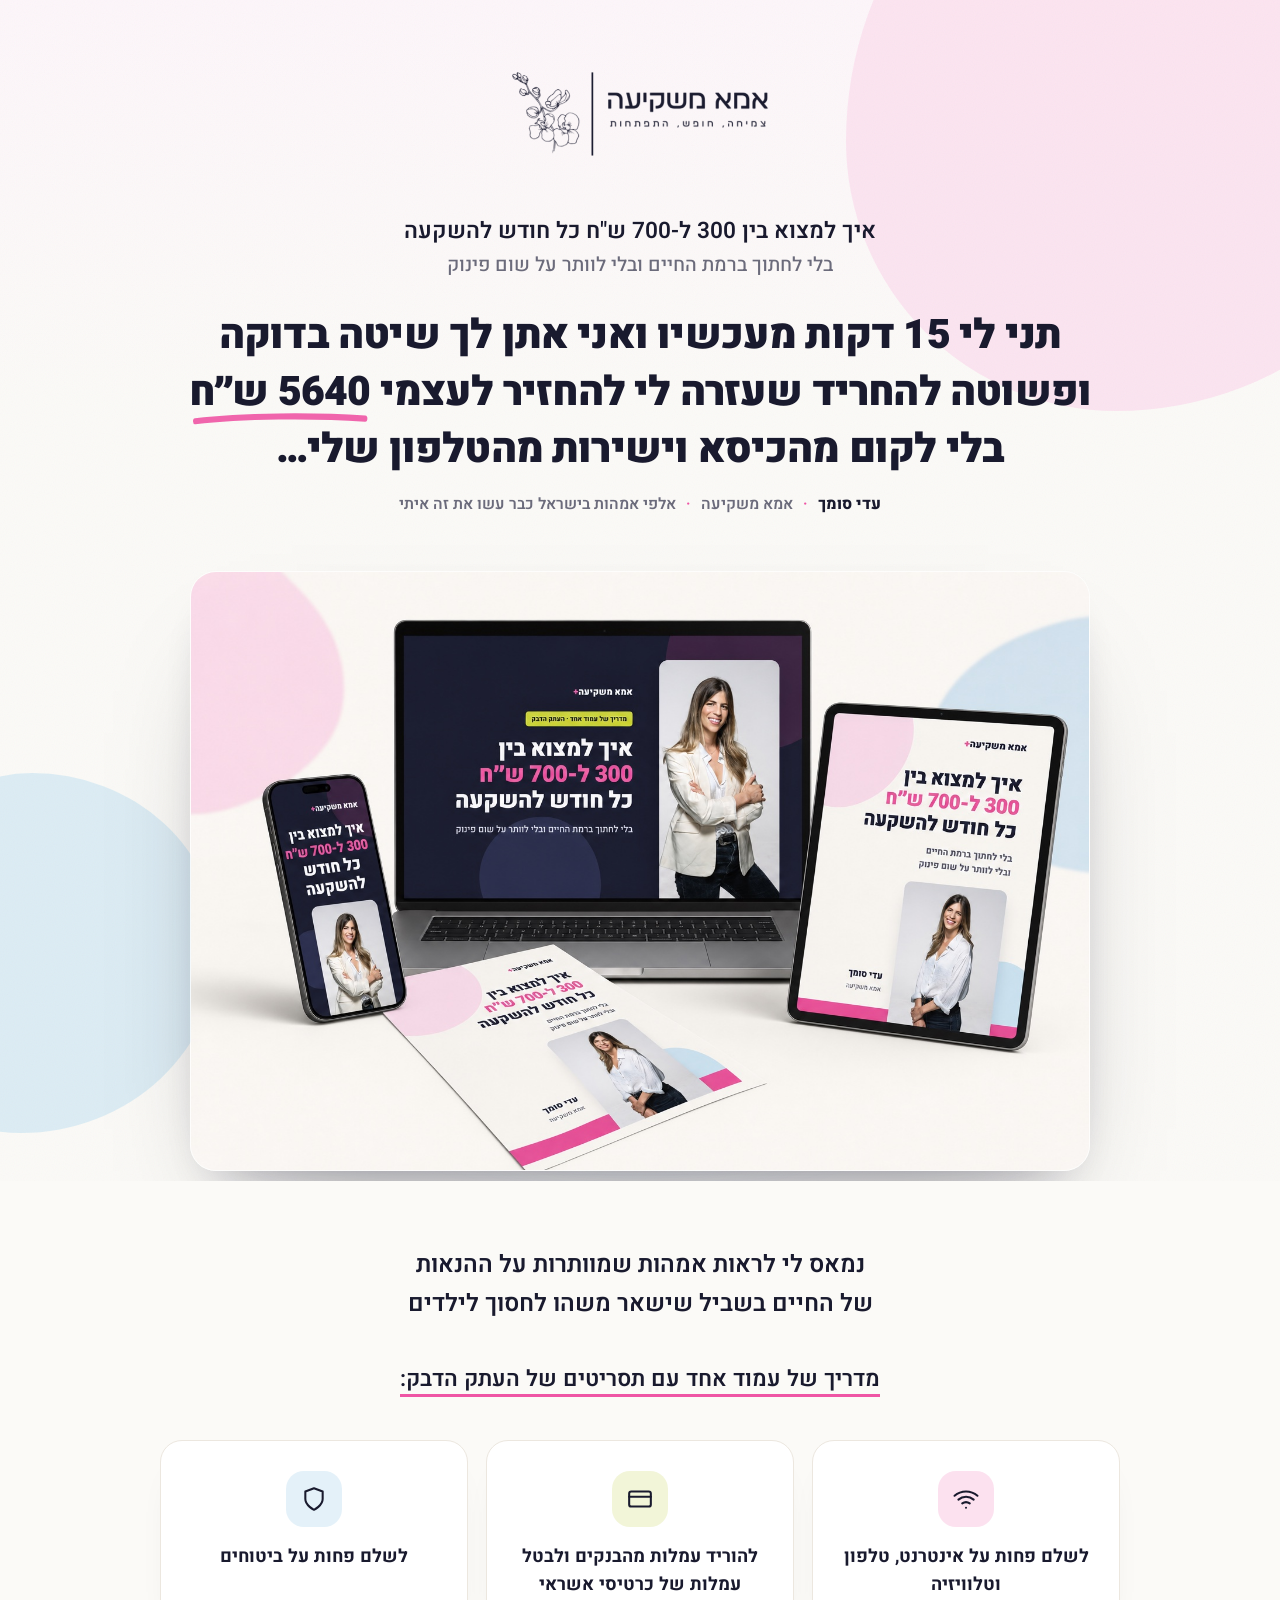
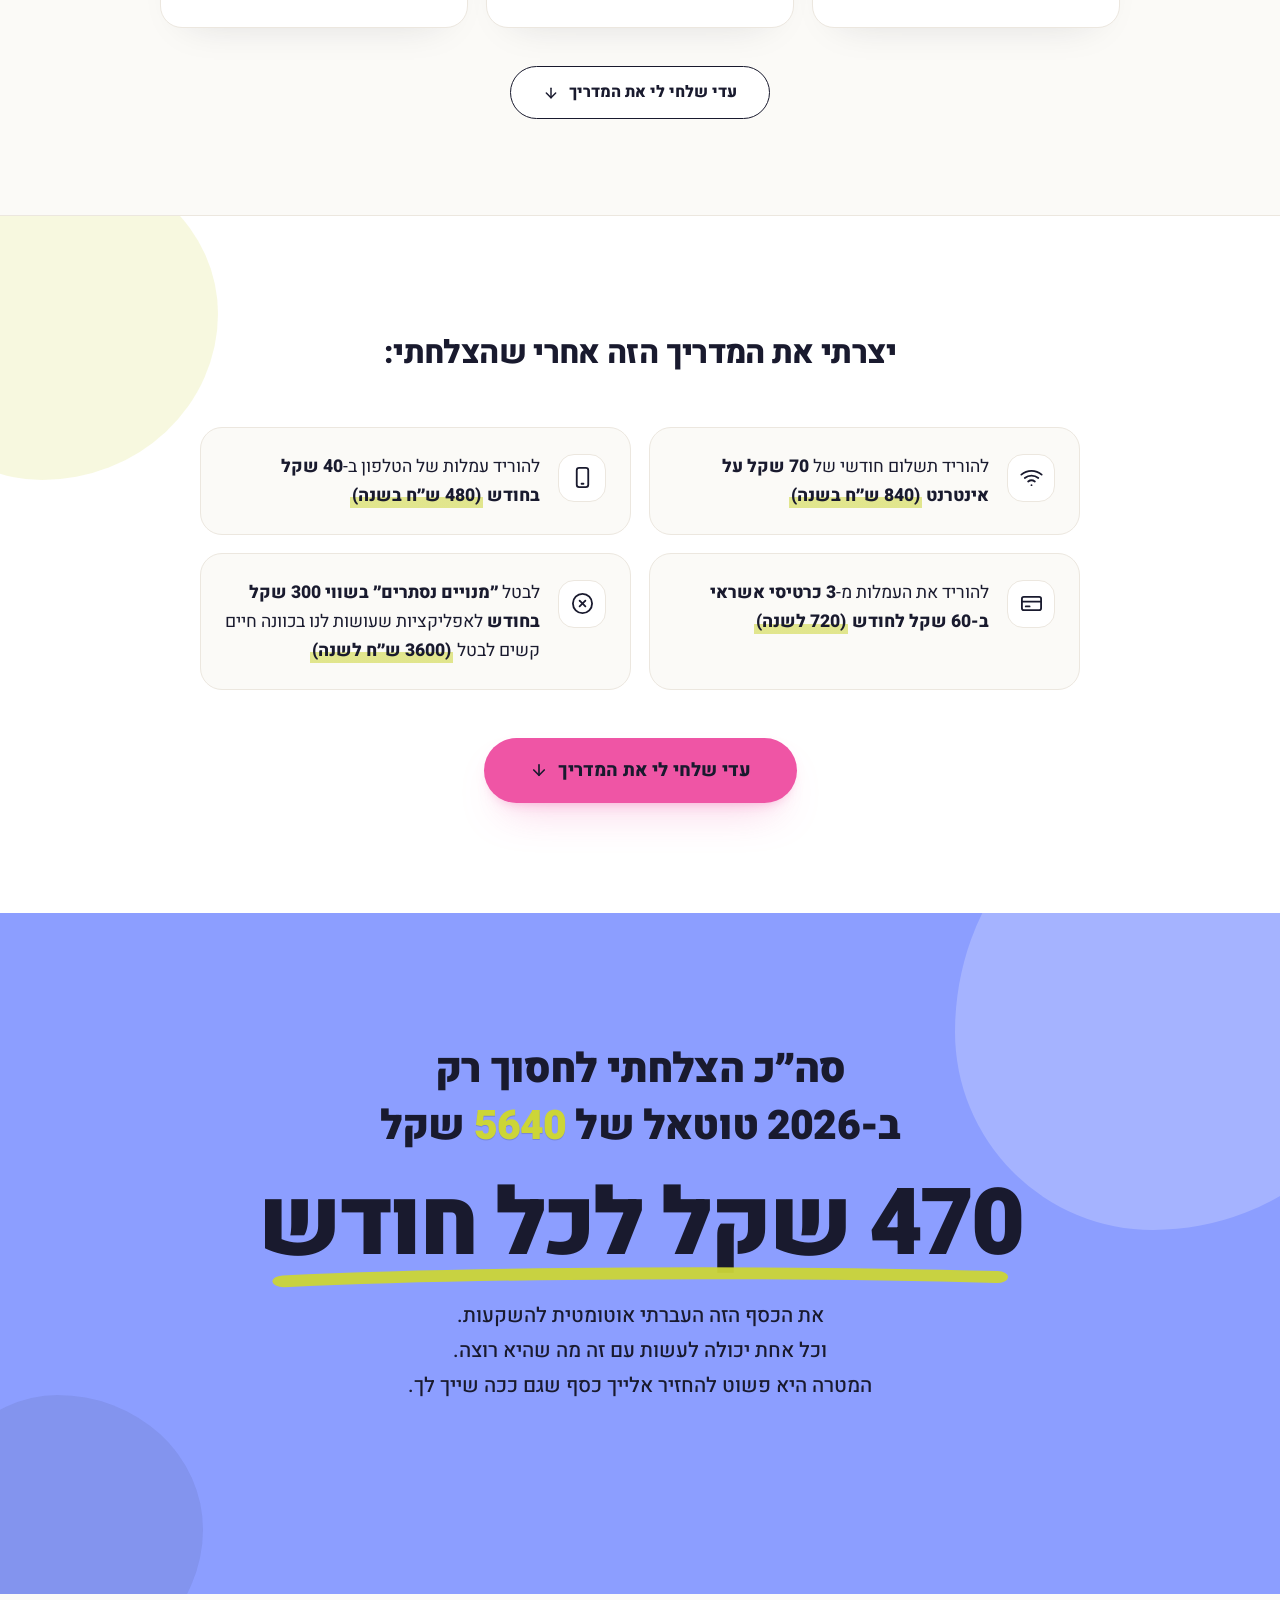
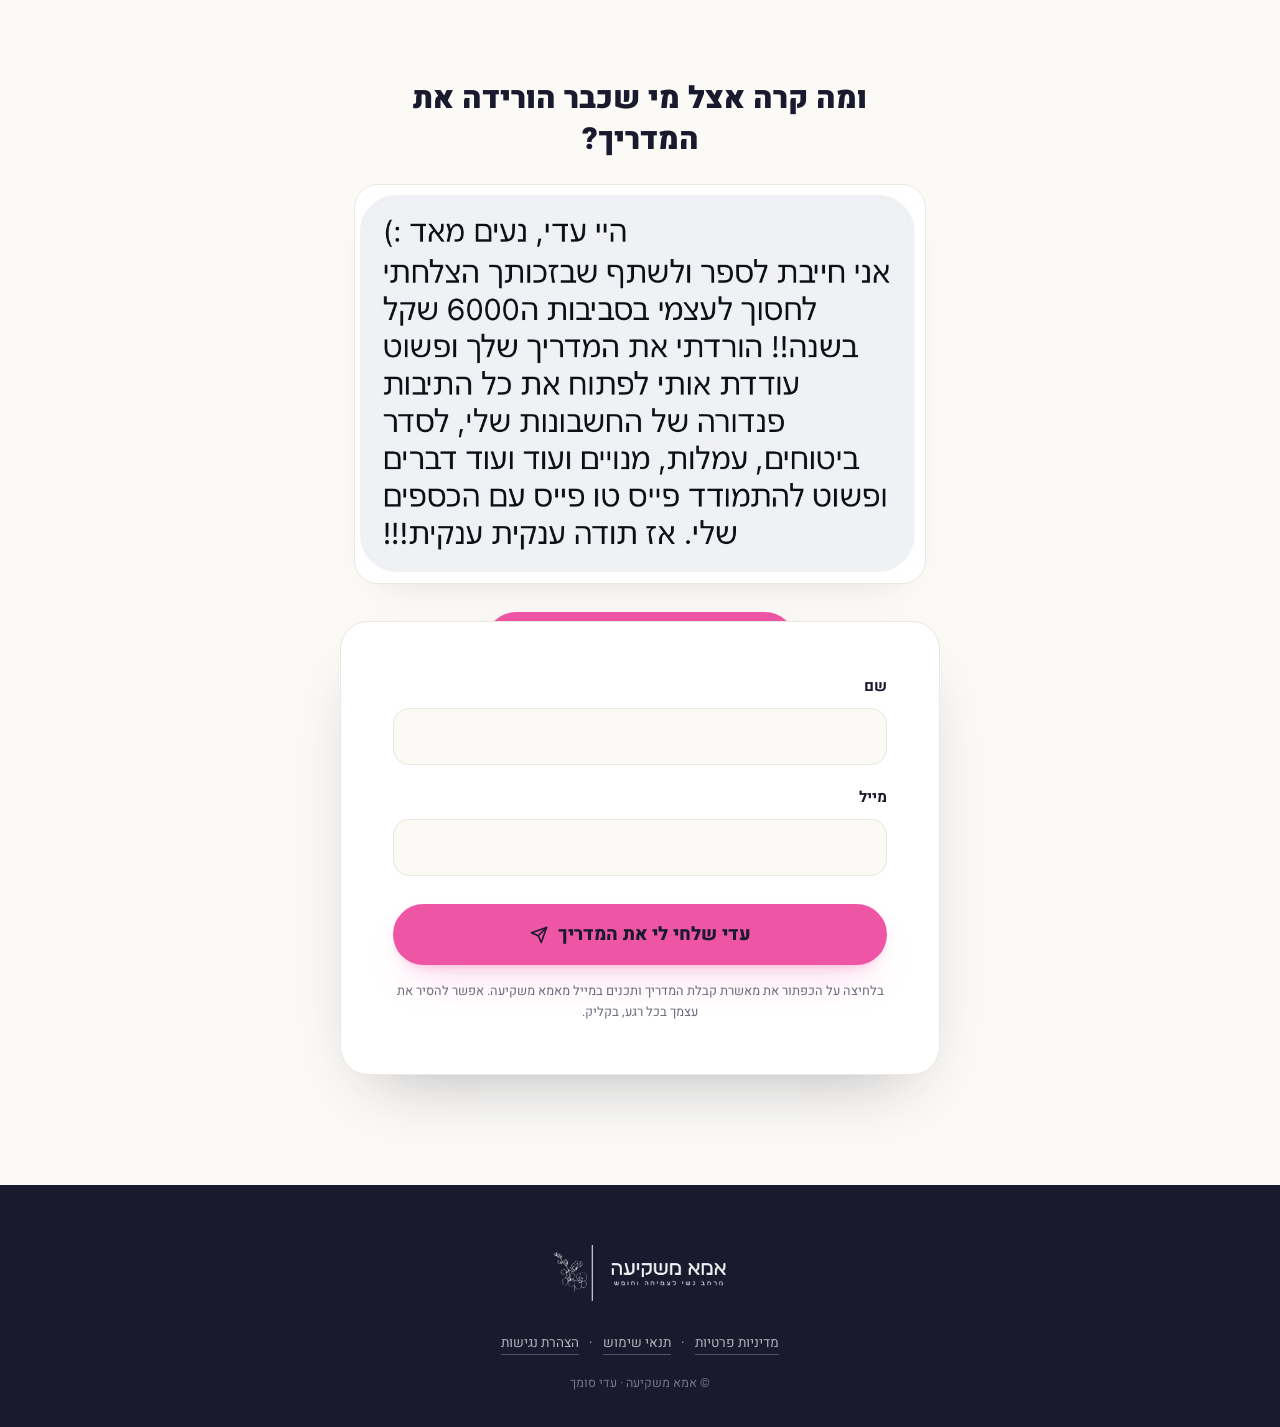
==== commit 242bf786: "דף נחיתה מדריך 1: עדות 6,000 ₪ בשנה לפני הטופס Co-Authored-By: Claude Opus 5.5 <noreply@anthropic.co" ====
--- a/guide1/index.html
+++ b/guide1/index.html
@@ -151,6 +151,10 @@
   @media (prefers-reduced-motion:reduce){.rv{opacity:1;transform:none;transition:none}}
   @keyframes rise{from{opacity:0;transform:translateY(26px)}to{opacity:1;transform:none}}
   @keyframes draw{to{stroke-dashoffset:0}}
+  .proof{padding:clamp(48px,7vw,84px) 0;text-align:center;background:var(--canvas)}
+  .proof h2{font-size:clamp(1.35rem,3vw,1.9rem);font-weight:900;line-height:1.35;margin-bottom:24px}
+  .proof img{display:block;width:100%;height:auto;border-radius:24px;background:#fff;border:1px solid var(--line);box-shadow:var(--shadow-card)}
+  .proof .cta-line{margin-top:28px}
 </style>
 <!-- Meta Pixel -->
 <script>
@@ -244,6 +248,14 @@
   </div>
 </section>
 
+<section class="proof">
+  <div class="wrap" style="max-width:620px">
+    <h2 class="rv">ומה קרה אצל מי שכבר הורידה את המדריך?</h2>
+    <img class="rv" src="assets/testimonial-6000.jpg" alt="הודעה ממשתתפת: הורדתי את המדריך, סידרתי ביטוחים, עמלות ומנויים, וחסכתי בסביבות 6000 שקל בשנה" width="916" height="640" loading="lazy">
+    <div class="cta-line rv"><a class="btn" href="#form">עדי שלחי לי את המדריך<svg viewBox="0 0 24 24" fill="none" stroke="currentColor" stroke-width="2.2" stroke-linecap="round" stroke-linejoin="round" aria-hidden="true"><path d="M12 5v14"/><path d="m19 12-7 7-7-7"/></svg></a></div>
+  </div>
+</section>
+
 <section class="signup" id="form">
   <div class="wrap">
     <form class="form-card" id="leadform">
@@ -283,7 +295,7 @@
   <h3>תנאי שימוש</h3>
   <p>התכנים בדף ובמדריך הם מידע כללי בלבד ואינם מהווים ייעוץ השקעות, ייעוץ פנסיוני, ייעוץ מס או המלצה לביצוע פעולה כלשהי. כל החלטה היא באחריותך בלבד, ומומלץ להתייעץ עם בעל רישיון מתאים.</p>
   <p>הסכומים המופיעים בדף הם דוגמה אישית ואינם הבטחה לתוצאה. החיסכון בפועל תלוי בספקים, בחבילות ובתנאים האישיים שלך.</p>
-  <p>אין להעתיק, לשכפל או להפיץ את תכני המדריך ללא אישור בכתב. כל הזכויות שמורות לאמא משקיעה · עדי סומך.</p>
+  <p>אין להעתיק, לשכפל או להפיץ את תכני המדריך ללא אישור בכתב. כל הזכויות שמורות לאמא משקיעה · עדי סומך.</p><p style="margin:10px 0 0"><a href="https://mominvest.co.il/" style="font-weight:700;color:inherit">עדי סומך · אמא משקיעה</a> · <a href="https://mominvest.co.il/adi-somech/" style="color:inherit">מי זו עדי סומך</a> · <a href="https://mominvest.co.il/blog/" style="color:inherit">מאמרים</a></p><p style="margin:6px 0 0"><a href="https://mominvest.co.il/blog/kesef-avud/" style="color:inherit">איך למצוא כסף אבוד</a> · <a href="https://mominvest.co.il/blog/marvichim-yafe-lo-nishar/" style="color:inherit">תקציב משפחתי בלי אקסל</a> · <a href="https://mominvest.co.il/blog/kesef-baovesh/" style="color:inherit">מה לעשות עם הכסף בעו״ש</a> · <a href="https://mominvest.co.il/blog/keren-kaspit/" style="color:inherit">מה זה קרן כספית</a></p>
   <button class="dlg-close" type="button" data-close>סגירה</button>
 </div></dialog>
 
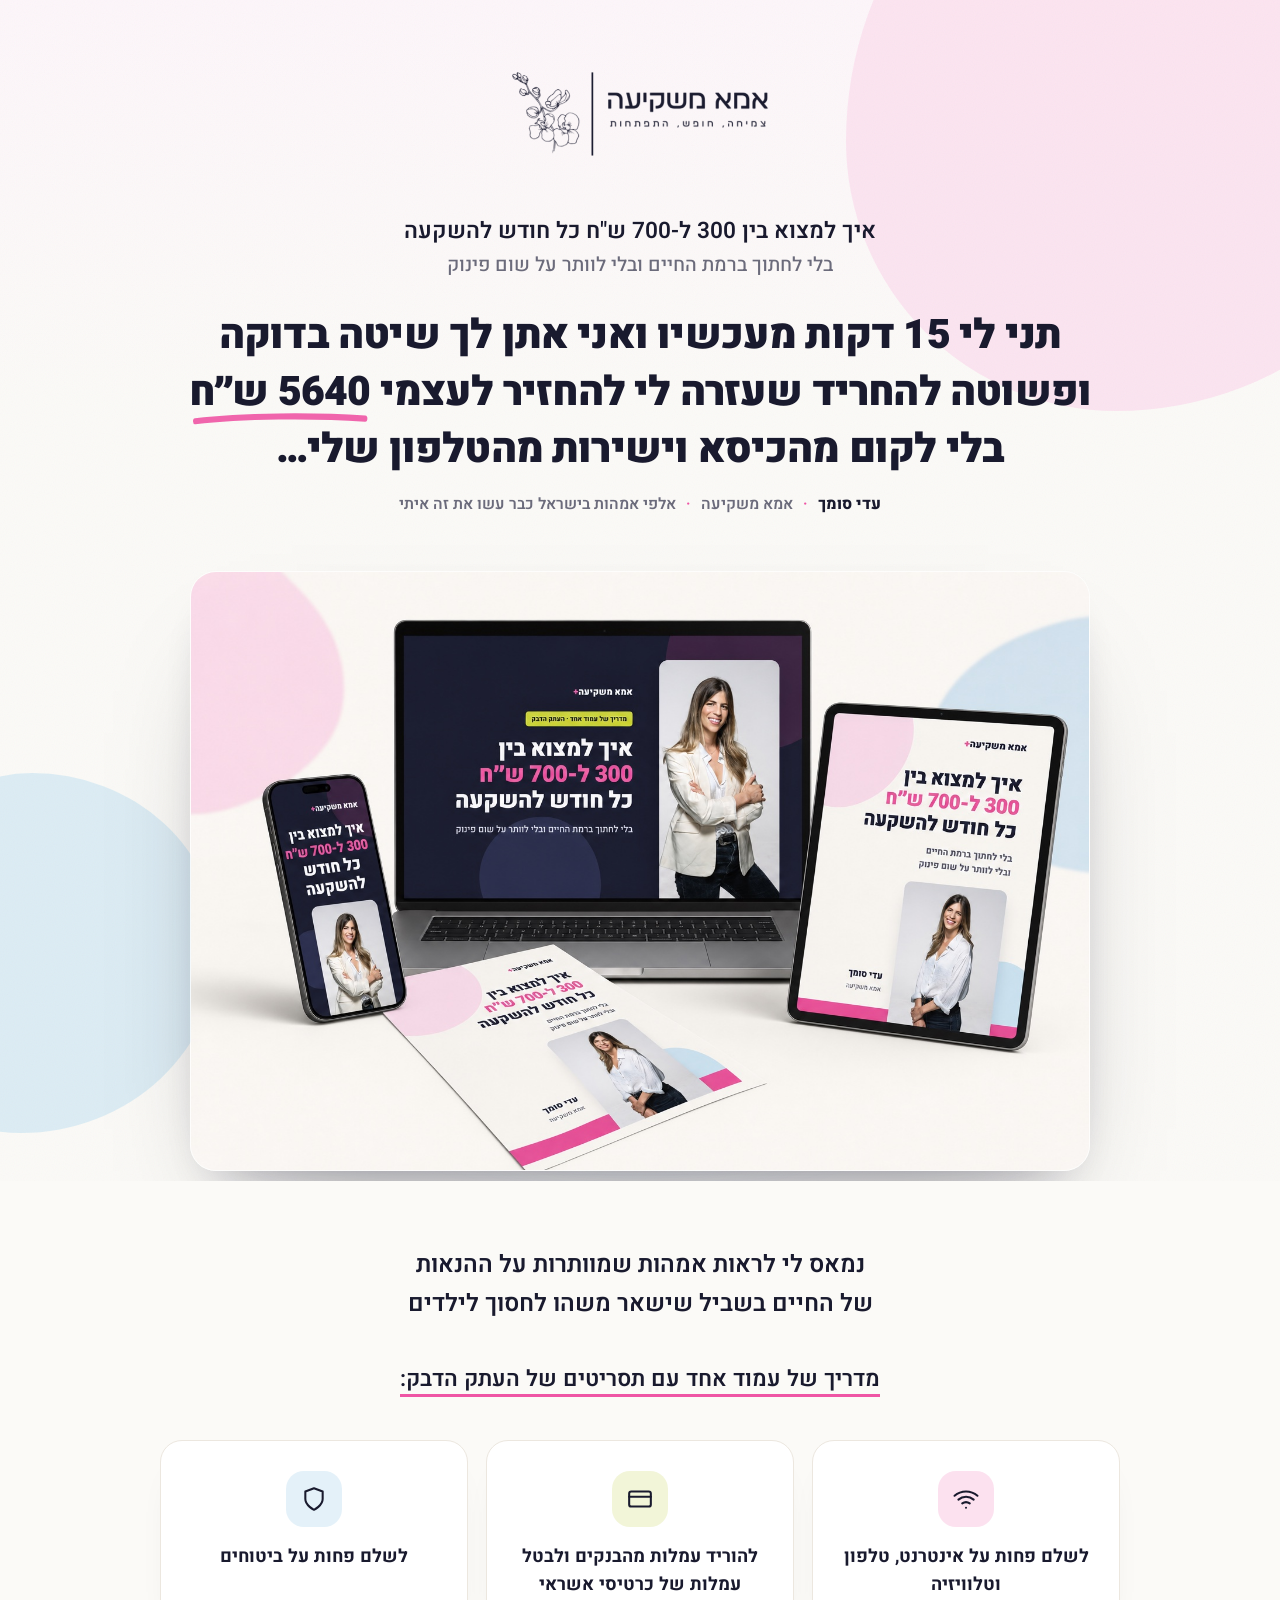
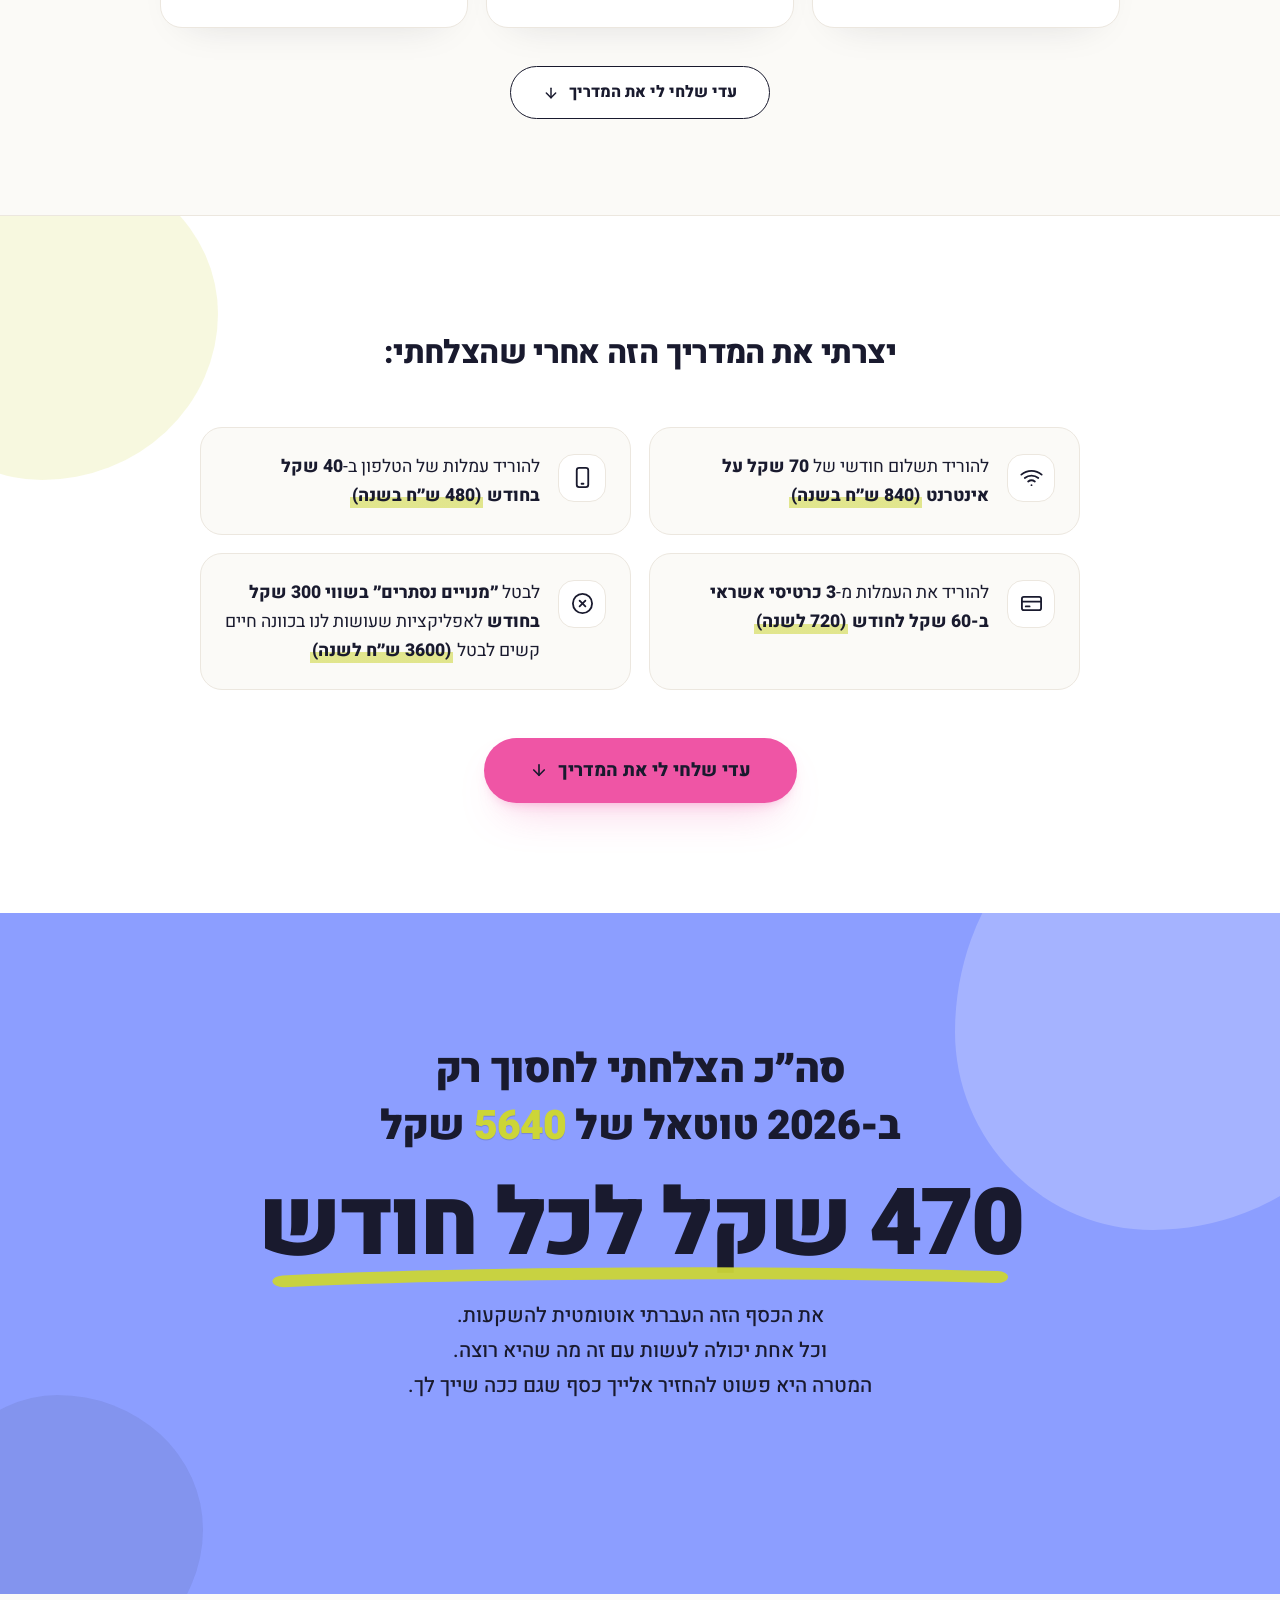
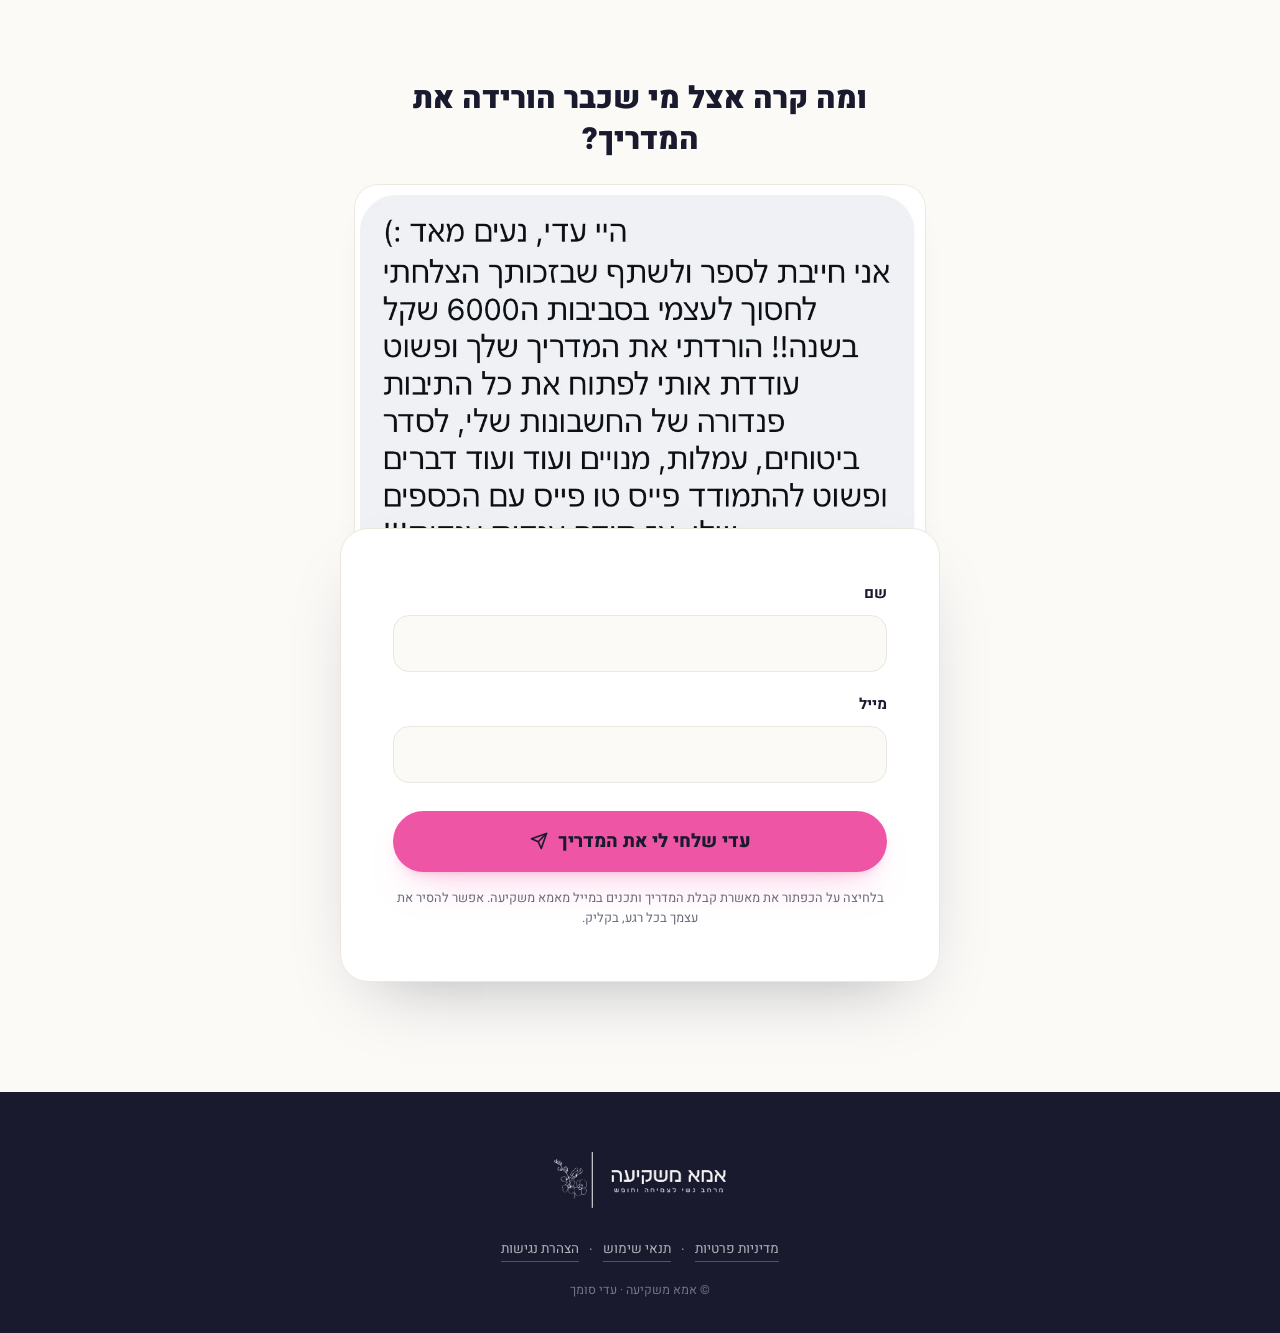
==== commit 538a05e4: "עדות: בלי כפתור כפול לפני הטופס Co-Authored-By: Claude Opus 5.5 <noreply@anthropic.com>" ====
--- a/guide1/index.html
+++ b/guide1/index.html
@@ -154,7 +154,6 @@
   .proof{padding:clamp(48px,7vw,84px) 0;text-align:center;background:var(--canvas)}
   .proof h2{font-size:clamp(1.35rem,3vw,1.9rem);font-weight:900;line-height:1.35;margin-bottom:24px}
   .proof img{display:block;width:100%;height:auto;border-radius:24px;background:#fff;border:1px solid var(--line);box-shadow:var(--shadow-card)}
-  .proof .cta-line{margin-top:28px}
 </style>
 <!-- Meta Pixel -->
 <script>
@@ -252,7 +251,6 @@
   <div class="wrap" style="max-width:620px">
     <h2 class="rv">ומה קרה אצל מי שכבר הורידה את המדריך?</h2>
     <img class="rv" src="assets/testimonial-6000.jpg" alt="הודעה ממשתתפת: הורדתי את המדריך, סידרתי ביטוחים, עמלות ומנויים, וחסכתי בסביבות 6000 שקל בשנה" width="916" height="640" loading="lazy">
-    <div class="cta-line rv"><a class="btn" href="#form">עדי שלחי לי את המדריך<svg viewBox="0 0 24 24" fill="none" stroke="currentColor" stroke-width="2.2" stroke-linecap="round" stroke-linejoin="round" aria-hidden="true"><path d="M12 5v14"/><path d="m19 12-7 7-7-7"/></svg></a></div>
   </div>
 </section>
 
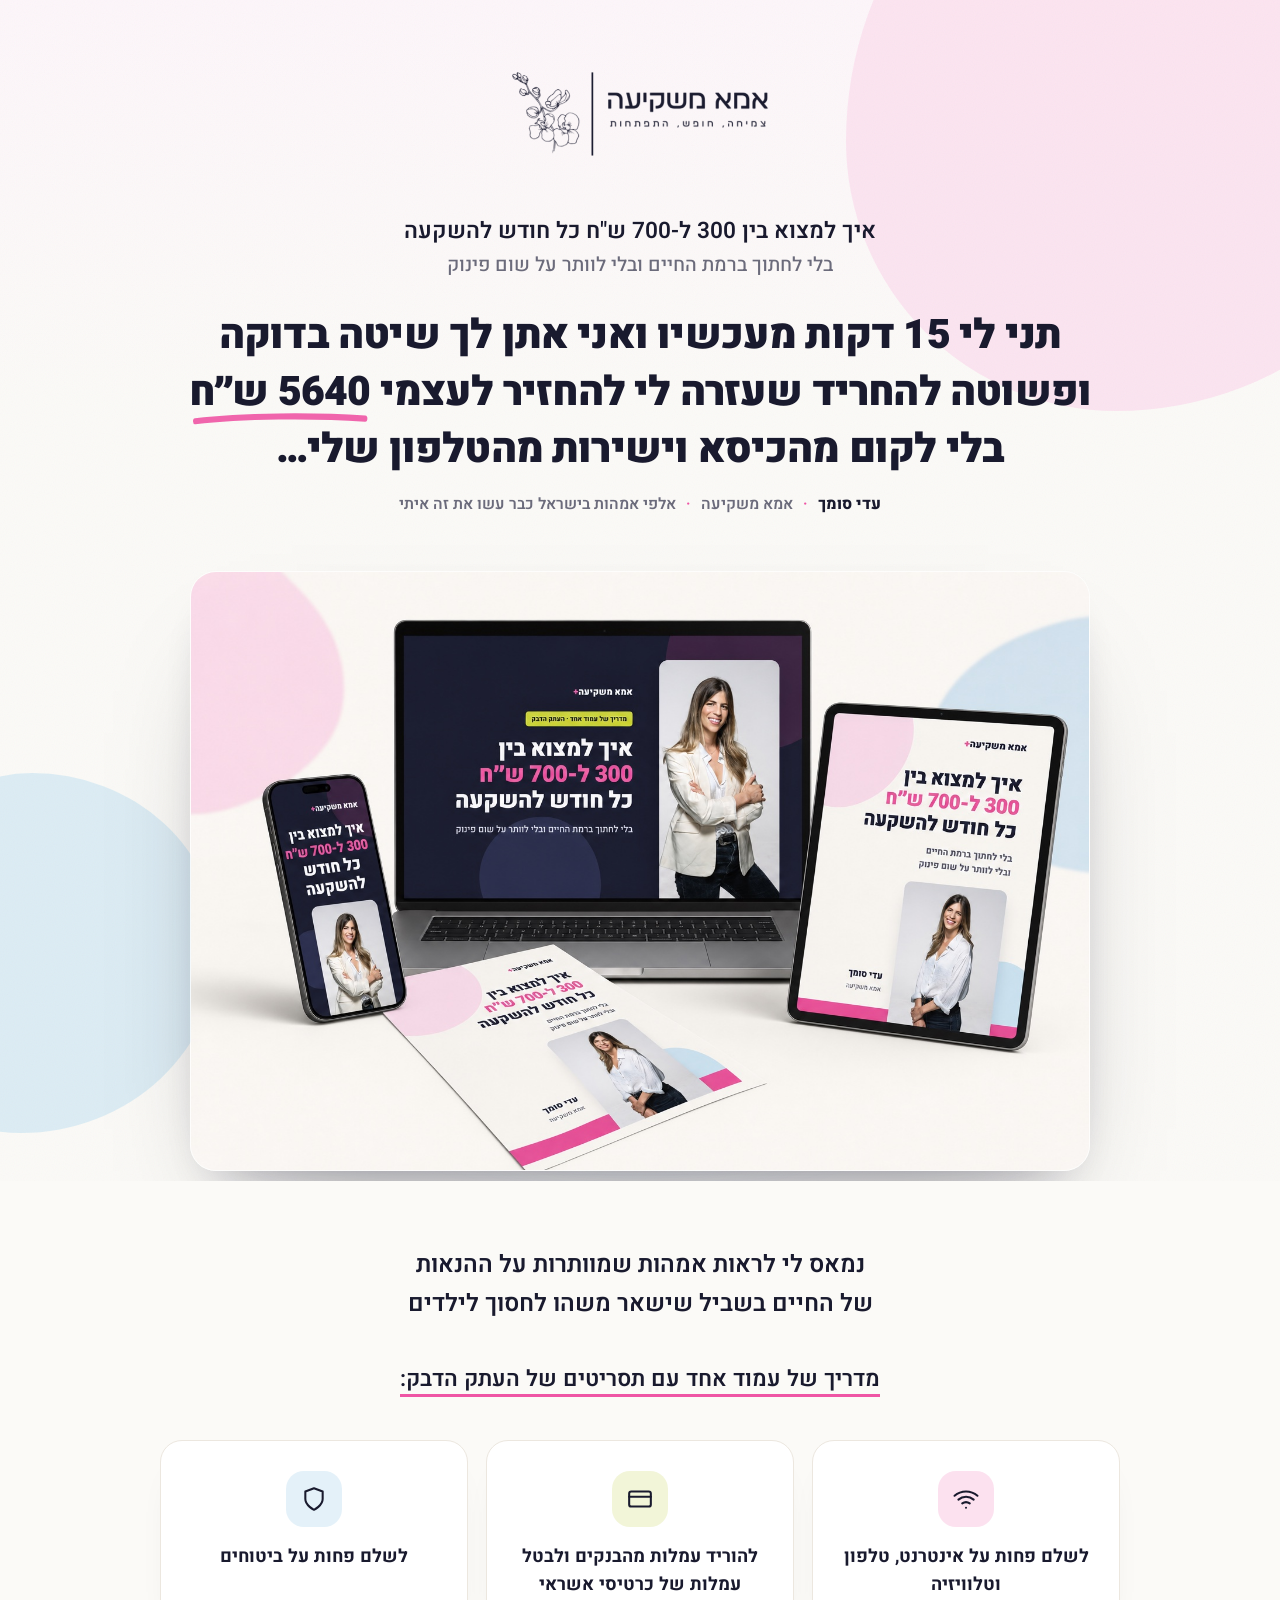
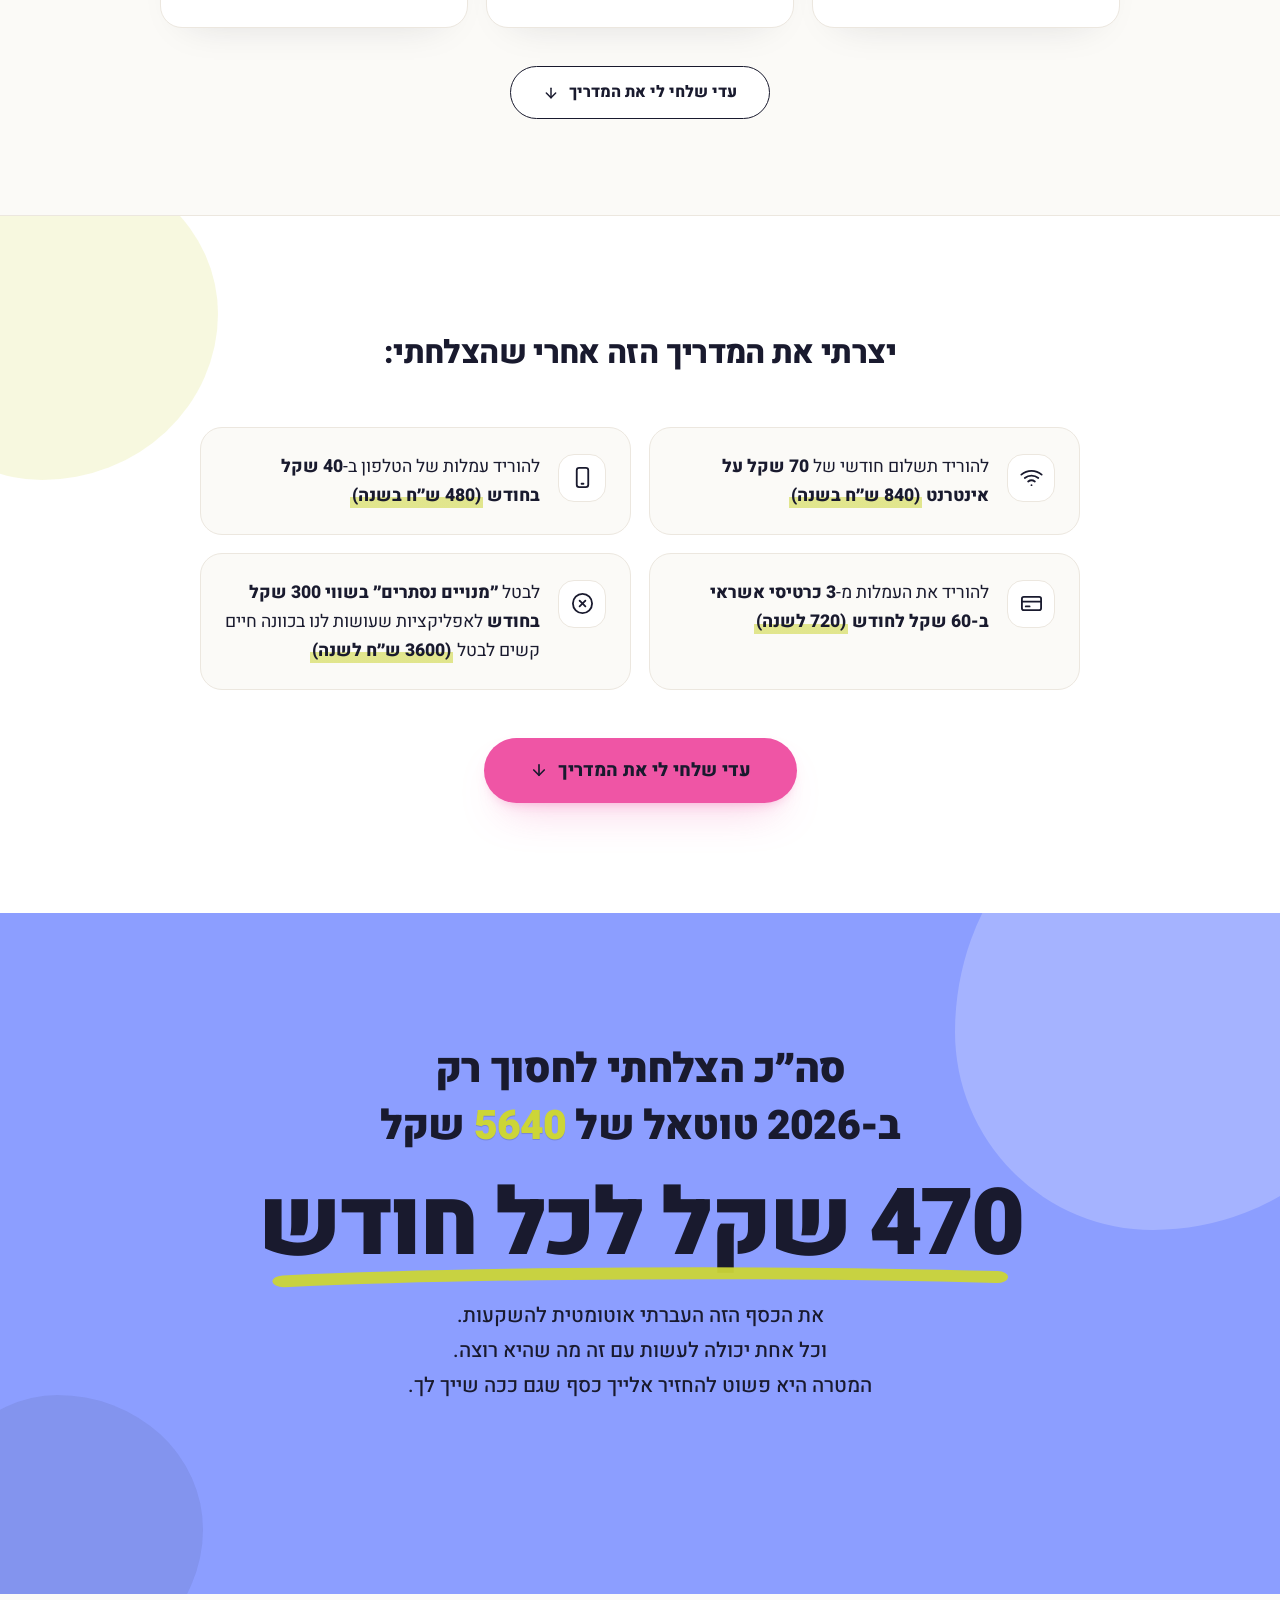
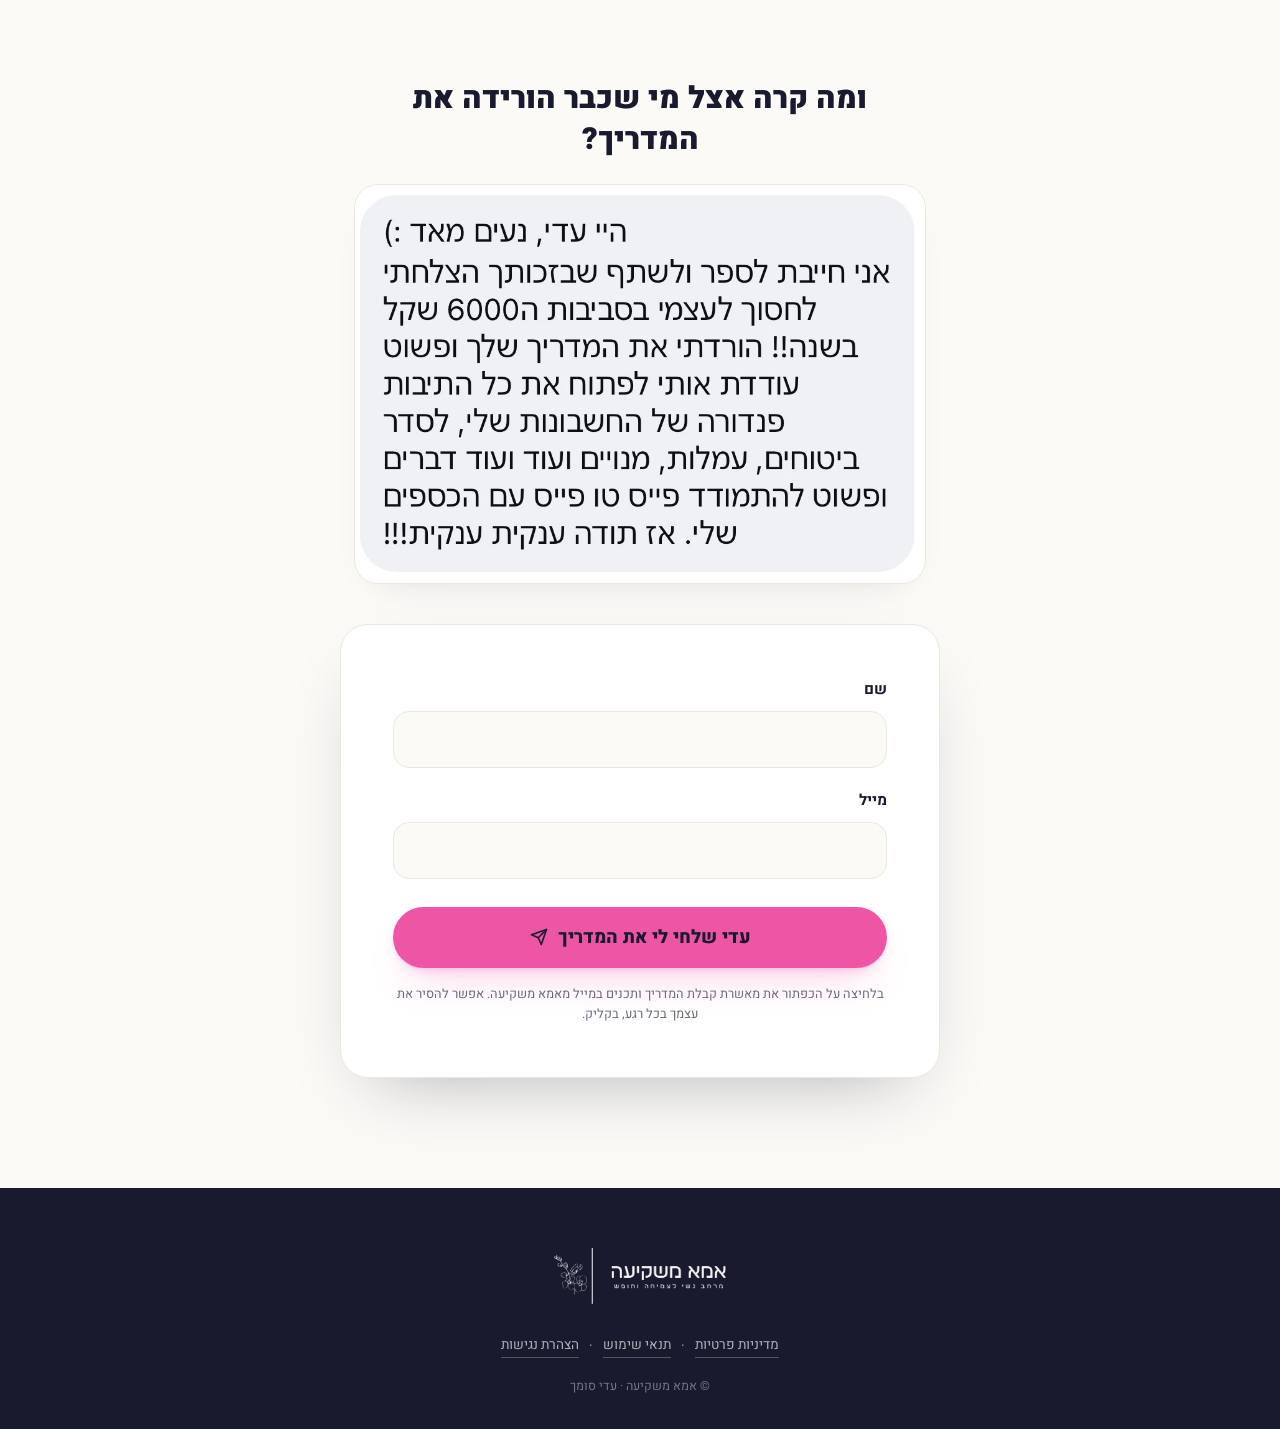
==== commit 9d939d62: "עדות: רווח מתחת לצילום כדי שהטופס לא יעלה עליו Co-Authored-By: Claude Opus 5.5 <noreply@anthropic.co" ====
--- a/guide1/index.html
+++ b/guide1/index.html
@@ -151,7 +151,7 @@
   @media (prefers-reduced-motion:reduce){.rv{opacity:1;transform:none;transition:none}}
   @keyframes rise{from{opacity:0;transform:translateY(26px)}to{opacity:1;transform:none}}
   @keyframes draw{to{stroke-dashoffset:0}}
-  .proof{padding:clamp(48px,7vw,84px) 0;text-align:center;background:var(--canvas)}
+  .proof{padding:clamp(48px,7vw,84px) 0 calc(clamp(80px,11vw,140px) + 40px);text-align:center;background:var(--canvas)}
   .proof h2{font-size:clamp(1.35rem,3vw,1.9rem);font-weight:900;line-height:1.35;margin-bottom:24px}
   .proof img{display:block;width:100%;height:auto;border-radius:24px;background:#fff;border:1px solid var(--line);box-shadow:var(--shadow-card)}
 </style>
